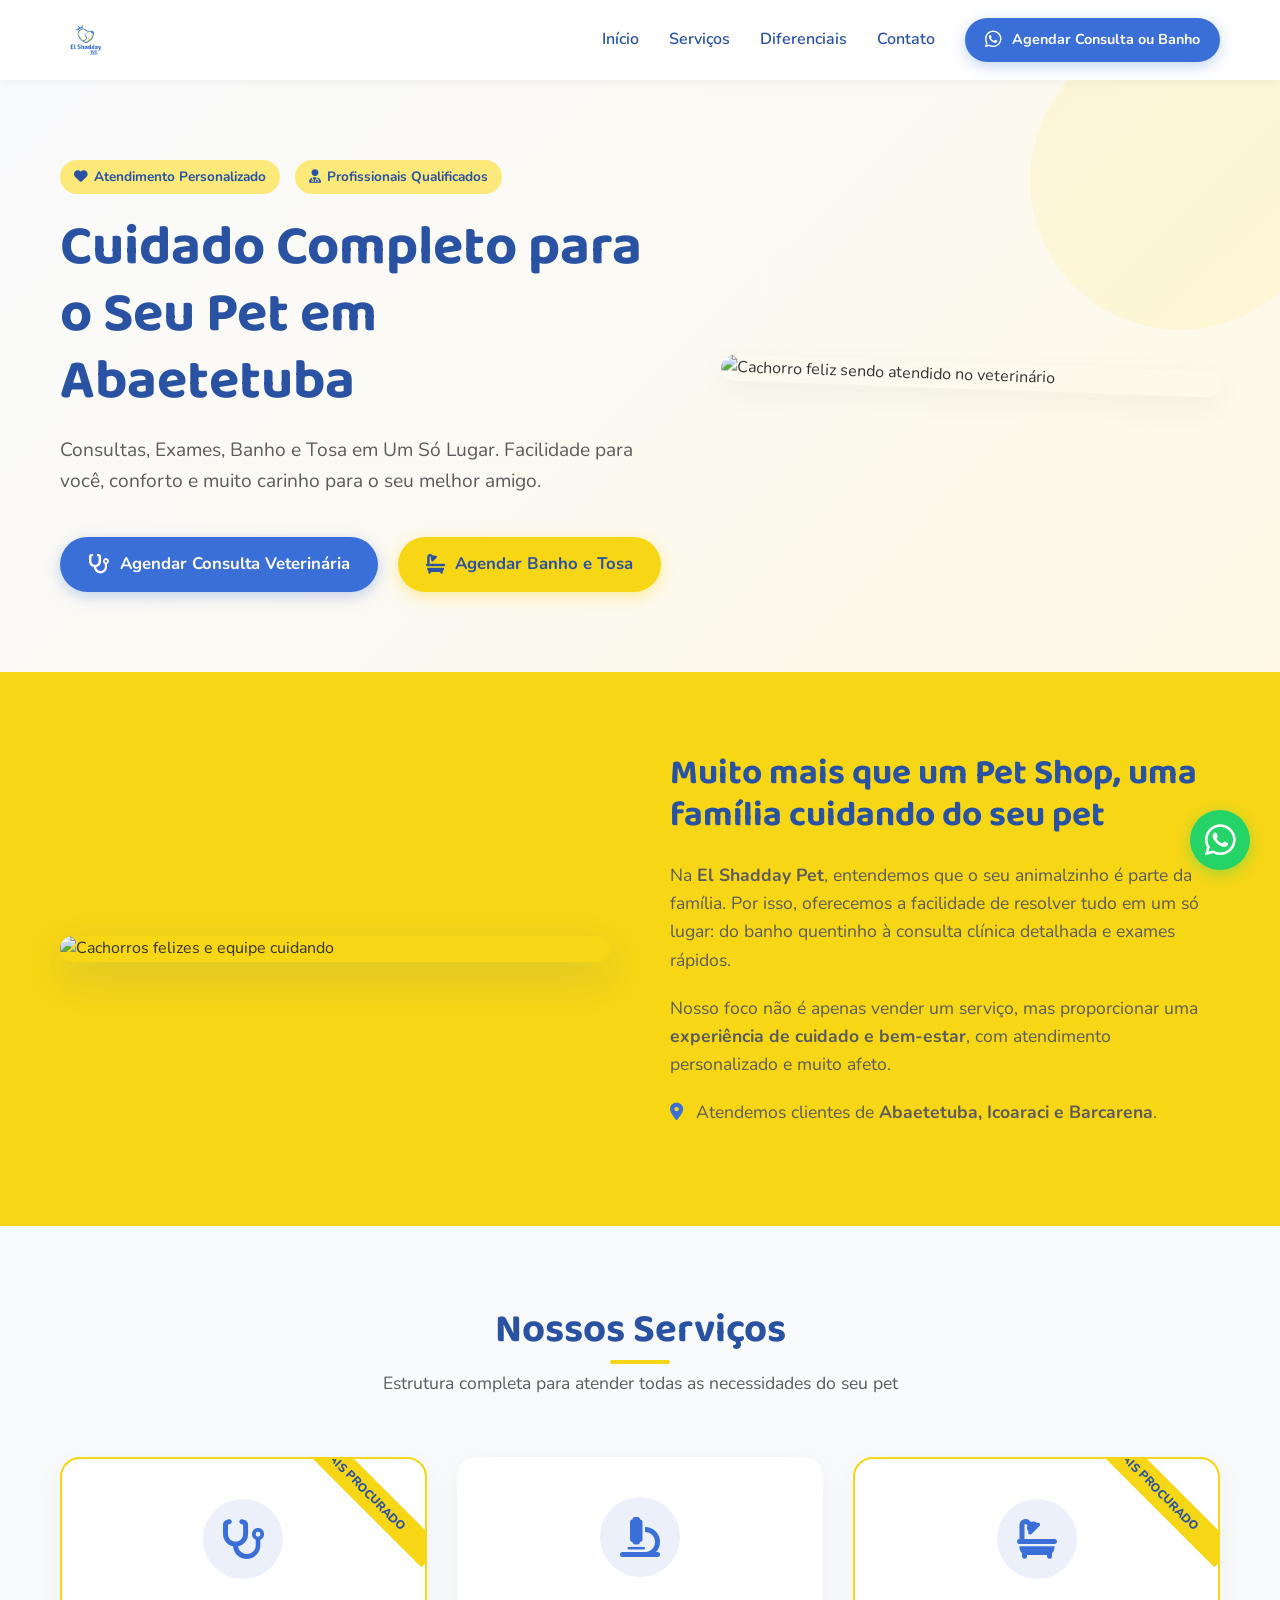
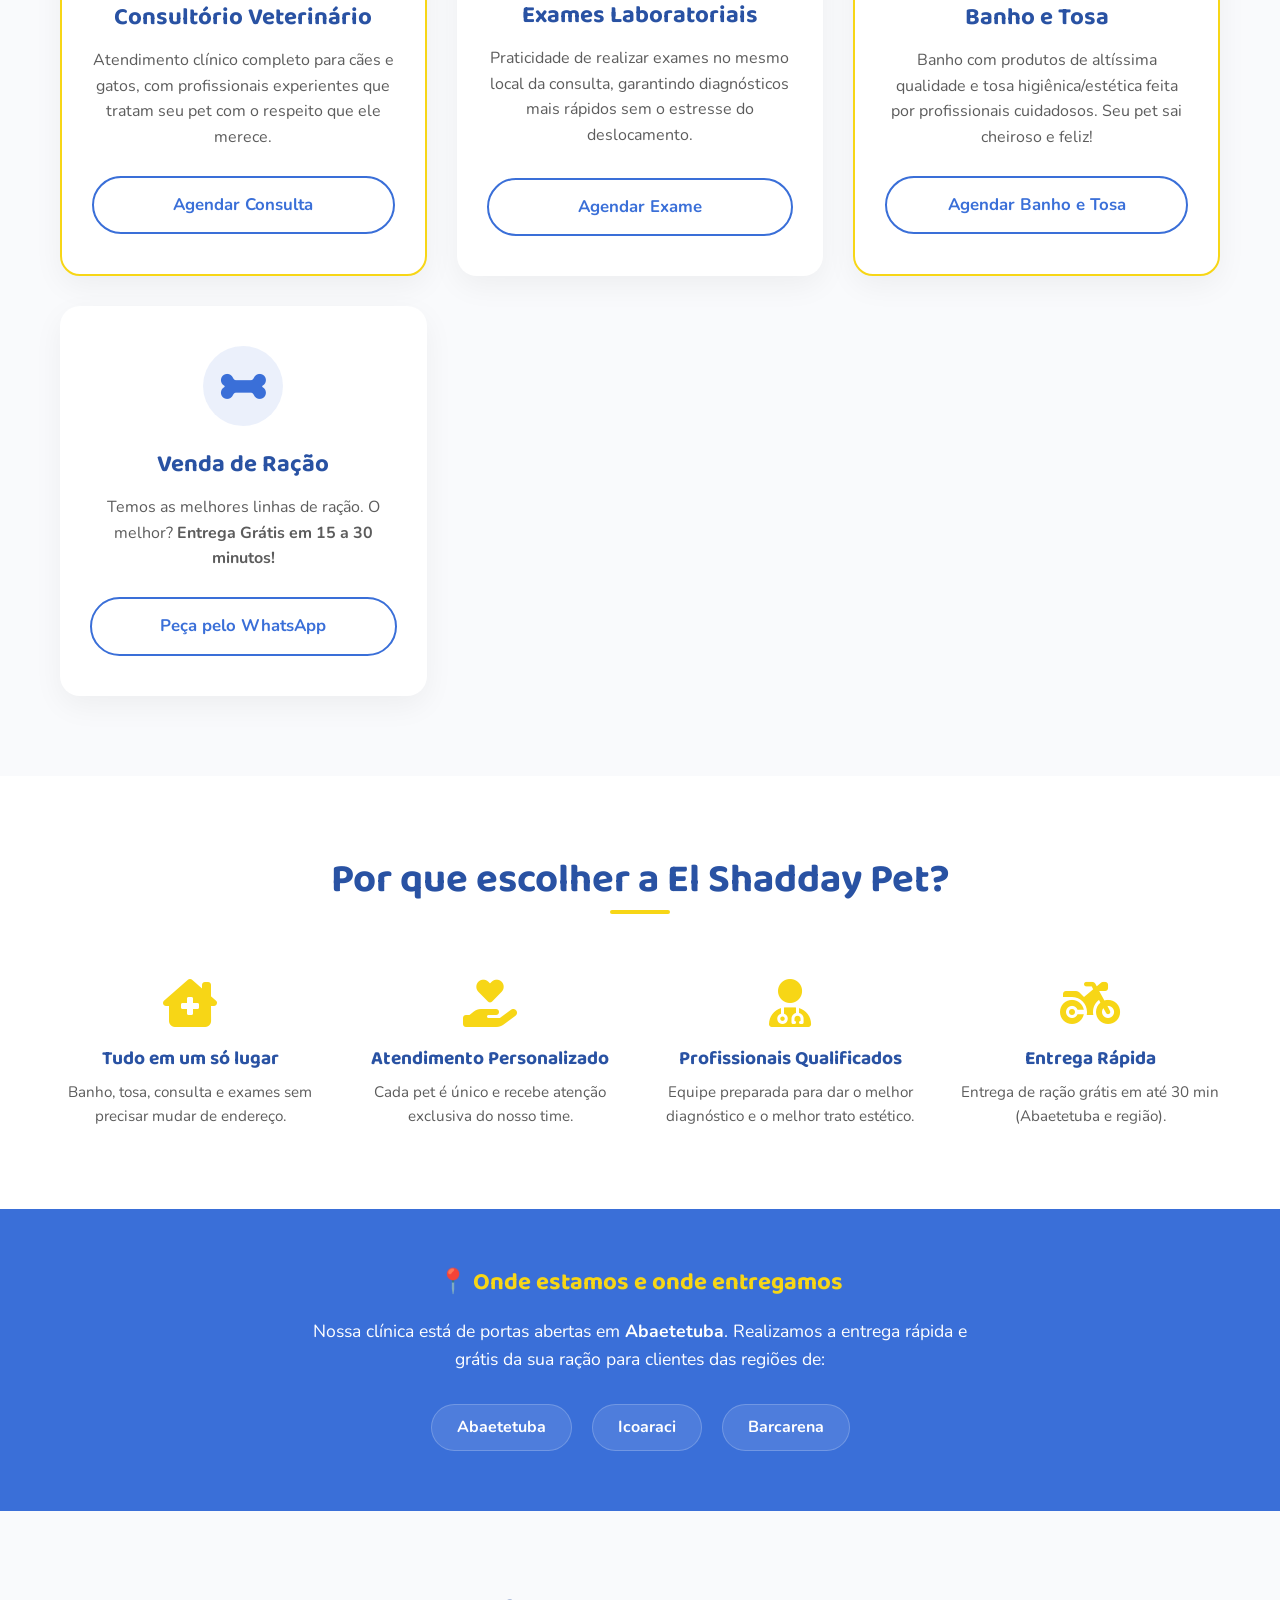
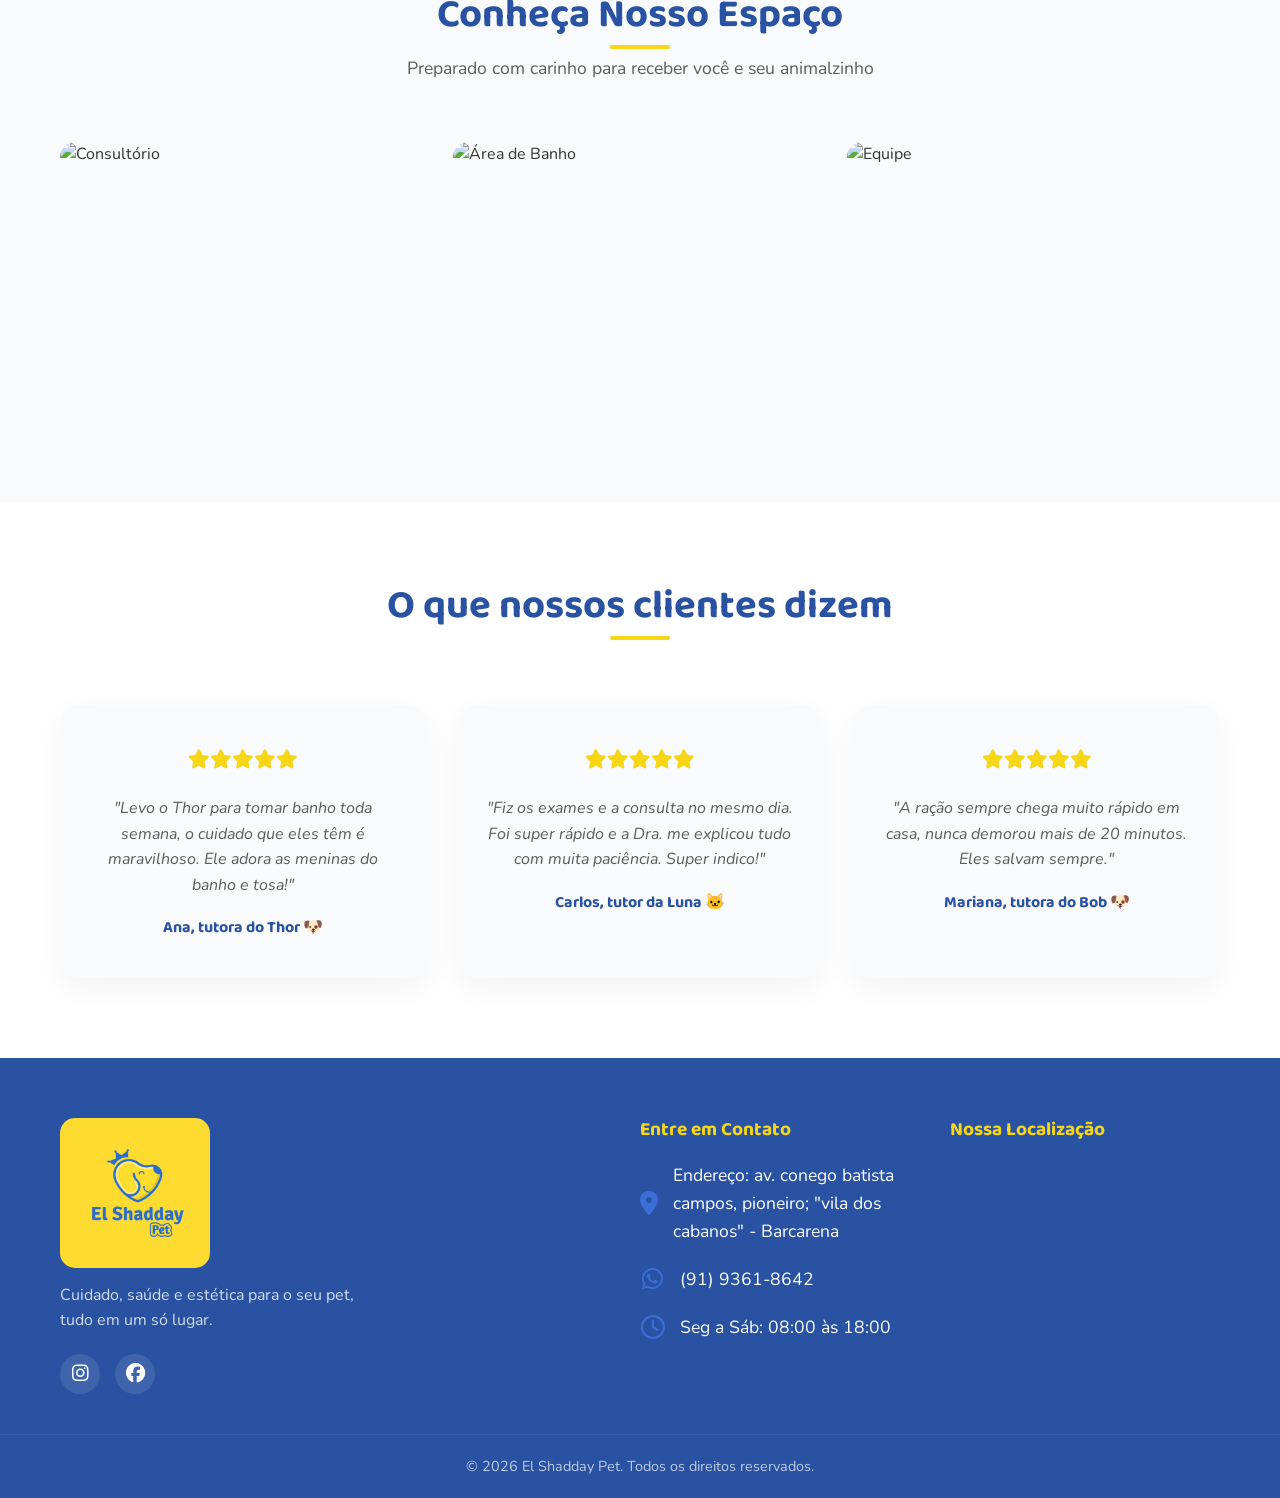
==== barcarena.html @ 8221f9b9 "Update location in barcarena.html" ====
<!DOCTYPE html>
<html lang="pt-BR">
<head>
    <meta charset="UTF-8">
    <meta name="viewport" content="width=device-width, initial-scale=1.0">
    <meta name="description" content="El Shadday Pet - Clínica Veterinária e Pet Shop em Abaetetuba. Banho e Tosa, consultas, exames laboratoriais e venda de ração.">
    <title>El Shadday Pet | Clínica Veterinária e Pet Shop</title>
    
    <!-- Google Tag Manager / Meta Pixel (TODO) -->
    <!-- <script>...</script> -->

    <!-- Fonts -->
    <link rel="preconnect" href="https://fonts.googleapis.com">
    <link rel="preconnect" href="https://fonts.gstatic.com" crossorigin>
    <link href="https://fonts.googleapis.com/css2?family=Baloo+2:wght@500;600;700;800&family=Nunito:wght@400;500;600;700&display=swap" rel="stylesheet">
    
    <!-- CSS -->
    <link rel="stylesheet" href="style.css">
    <!-- Google tag (gtag.js) -->
<script async src="https://www.googletagmanager.com/gtag/js?id=AW-18309007517"></script>
<script>
  window.dataLayer = window.dataLayer || [];
  function gtag(){dataLayer.push(arguments);}
  gtag('js', new Date());

  gtag('config', 'AW-18309007517');
</script>
    
    <!-- FontAwesome para Ícones -->
    <link rel="stylesheet" href="https://cdnjs.cloudflare.com/ajax/libs/font-awesome/6.4.0/css/all.min.css">
    <!-- Google Tag Manager (noscript) -->
<noscript><iframe src="https://www.googletagmanager.com/ns.html?id=GTM-NK62QKXD"
height="0" width="0" style="display:none;visibility:hidden"></iframe></noscript>
<!-- End Google Tag Manager (noscript) -->
</head>
<body>

    <!-- Header / Navbar -->
    <!-- Google Tag Manager -->
<script>(function(w,d,s,l,i){w[l]=w[l]||[];w[l].push({'gtm.start':
new Date().getTime(),event:'gtm.js'});var f=d.getElementsByTagName(s)[0],
j=d.createElement(s),dl=l!='dataLayer'?'&l='+l:'';j.async=true;j.src=
'https://www.googletagmanager.com/gtm.js?id='+i+dl;f.parentNode.insertBefore(j,f);
})(window,document,'script','dataLayer','GTM-NK62QKXD');</script>
<!-- End Google Tag Manager -->
    <header class="header">
        <div class="container navbar">
            <a href="#" class="logo">
                <img src="img/logosemfundo.png" alt="Logo El Shadday Pet">
            </a>
            <button class="mobile-menu-btn" aria-label="Abrir Menu">
                <i class="fa-solid fa-bars"></i>
            </button>
            <nav class="nav-links">
                <a href="#inicio">Início</a>
                <a href="#servicos">Serviços</a>
                <a href="#diferenciais">Diferenciais</a>
                <a href="#contato">Contato</a>
                <a href="https://wa.me/559193618642?text=Ol%C3%A1!%20Gostaria%20de%20agendar%20um%20servi%C3%A7o%20para%20o%20meu%20pet." class="btn btn-primary nav-cta" target="_blank" rel="noopener noreferrer">
                    <i class="fa-brands fa-whatsapp"></i> Agendar Consulta ou Banho
                </a>
            </nav>
        </div>
    </header>

    <!-- Hero Section -->
    <section id="inicio" class="hero">
        <div class="container hero-content">
            <div class="hero-text">
                <div class="badges">
                    <span class="badge"><i class="fa-solid fa-heart"></i> Atendimento Personalizado</span>
                    <span class="badge"><i class="fa-solid fa-user-doctor"></i> Profissionais Qualificados</span>
                </div>
                <h1>Cuidado Completo para o Seu Pet em Abaetetuba</h1>
                <p>Consultas, Exames, Banho e Tosa em Um Só Lugar. Facilidade para você, conforto e muito carinho para o seu melhor amigo.</p>
                <div class="hero-buttons">
                    <a href="https://wa.me/559193618642?text=Ol%C3%A1!%20Gostaria%20de%20agendar%20uma%20consulta%20veterin%C3%A1ria%20para%20o%20meu%20pet." class="btn btn-primary" target="_blank" rel="noopener noreferrer">
                        <i class="fa-solid fa-stethoscope"></i> Agendar Consulta Veterinária
                    </a>
                    <a href="https://wa.me/559193618642?text=Ol%C3%A1!%20Gostaria%20de%20agendar%20um%20banho%20e%20tosa%20para%20o%20meu%20pet." class="btn btn-secondary" target="_blank" rel="noopener noreferrer">
                        <i class="fa-solid fa-bath"></i> Agendar Banho e Tosa
                    </a>
                </div>
            </div>
            <div class="hero-image">
                <img src="https://images.unsplash.com/photo-1576201836106-db1758fd1c97?q=80&w=600&auto=format&fit=crop" alt="Cachorro feliz sendo atendido no veterinário">
            </div>
        </div>
    </section>

    <!-- Sobre a El Shadday Pet -->
    <section id="sobre" class="sobre">
        <div class="container sobre-content">
            <div class="sobre-image">
                <img src="https://images.unsplash.com/photo-1583337130417-3346a1be7dee?q=80&w=600&auto=format&fit=crop" alt="Cachorros felizes e equipe cuidando">
            </div>
            <div class="sobre-text">
                <h2>Muito mais que um Pet Shop, uma família cuidando do seu pet</h2>
                <p>Na <strong>El Shadday Pet</strong>, entendemos que o seu animalzinho é parte da família. Por isso, oferecemos a facilidade de resolver tudo em um só lugar: do banho quentinho à consulta clínica detalhada e exames rápidos.</p>
                <p>Nosso foco não é apenas vender um serviço, mas proporcionar uma <strong>experiência de cuidado e bem-estar</strong>, com atendimento personalizado e muito afeto.</p>
                <p><i class="fa-solid fa-location-dot"></i> Atendemos clientes de <strong>Abaetetuba, Icoaraci e Barcarena</strong>.</p>
            </div>
        </div>
    </section>

    <!-- Serviços -->
    <section id="servicos" class="servicos">
        <div class="container">
            <div class="section-header">
                <h2>Nossos Serviços</h2>
                <p>Estrutura completa para atender todas as necessidades do seu pet</p>
            </div>
            
            <div class="services-grid">
                <!-- Serviço 1: Consultório (Destaque) -->
                <div class="service-card highlight">
                    <div class="service-icon"><i class="fa-solid fa-stethoscope"></i></div>
                    <h3>Consultório Veterinário</h3>
                    <p>Atendimento clínico completo para cães e gatos, com profissionais experientes que tratam seu pet com o respeito que ele merece.</p>
                    <a href="https://wa.me/559193618642?text=Ol%C3%A1!%20Gostaria%20de%20agendar%20uma%20consulta%20veterin%C3%A1ria." class="btn btn-outline" target="_blank">Agendar Consulta</a>
                </div>

                <!-- Serviço 2: Exames -->
                <div class="service-card">
                    <div class="service-icon"><i class="fa-solid fa-microscope"></i></div>
                    <h3>Exames Laboratoriais</h3>
                    <p>Praticidade de realizar exames no mesmo local da consulta, garantindo diagnósticos mais rápidos sem o estresse do deslocamento.</p>
                    <a href="https://wa.me/559193618642?text=Ol%C3%A1!%20Gostaria%20de%20saber%20mais%20sobre%20exames%20laboratoriais." class="btn btn-outline" target="_blank">Agendar Exame</a>
                </div>

                <!-- Serviço 3: Banho e Tosa -->
                <div class="service-card highlight">
                    <div class="service-icon"><i class="fa-solid fa-bath"></i></div>
                    <h3>Banho e Tosa</h3>
                    <p>Banho com produtos de altíssima qualidade e tosa higiênica/estética feita por profissionais cuidadosos. Seu pet sai cheiroso e feliz!</p>
                    <a href="https://wa.me/559193618642?text=Ol%C3%A1!%20Gostaria%20de%20agendar%20um%20banho%20e%20tosa." class="btn btn-outline" target="_blank">Agendar Banho e Tosa</a>
                </div>

                <!-- Serviço 4: Ração -->
                <div class="service-card">
                    <div class="service-icon"><i class="fa-solid fa-bone"></i></div>
                    <h3>Venda de Ração</h3>
                    <p>Temos as melhores linhas de ração. O melhor? <strong>Entrega Grátis em 15 a 30 minutos!</strong></p>
                    <a href="https://wa.me/559193618642?text=Ol%C3%A1!%20Gostaria%20de%20pedir%20ra%C3%A7%C3%A3o." class="btn btn-outline" target="_blank">Peça pelo WhatsApp</a>
                </div>
            </div>
        </div>
    </section>

    <!-- Diferenciais -->
    <section id="diferenciais" class="diferenciais">
        <div class="container">
            <div class="section-header">
                <h2>Por que escolher a El Shadday Pet?</h2>
            </div>
            <div class="diferenciais-grid">
                <div class="dif-item">
                    <i class="fa-solid fa-house-chimney-medical"></i>
                    <h4>Tudo em um só lugar</h4>
                    <p>Banho, tosa, consulta e exames sem precisar mudar de endereço.</p>
                </div>
                <div class="dif-item">
                    <i class="fa-solid fa-hand-holding-heart"></i>
                    <h4>Atendimento Personalizado</h4>
                    <p>Cada pet é único e recebe atenção exclusiva do nosso time.</p>
                </div>
                <div class="dif-item">
                    <i class="fa-solid fa-user-doctor"></i>
                    <h4>Profissionais Qualificados</h4>
                    <p>Equipe preparada para dar o melhor diagnóstico e o melhor trato estético.</p>
                </div>
                <div class="dif-item">
                    <i class="fa-solid fa-motorcycle"></i>
                    <h4>Entrega Rápida</h4>
                    <p>Entrega de ração grátis em até 30 min (Abaetetuba e região).</p>
                </div>
            </div>
        </div>
    </section>

    <!-- Área de Atendimento -->
    <section class="area-atendimento">
        <div class="container">
            <div class="area-content">
                <h2>📍 Onde estamos e onde entregamos</h2>
                <p>Nossa clínica está de portas abertas em <strong>Abaetetuba</strong>. Realizamos a entrega rápida e grátis da sua ração para clientes das regiões de:</p>
                <div class="cidades">
                    <span class="cidade">Abaetetuba</span>
                    <span class="cidade">Icoaraci</span>
                    <span class="cidade">Barcarena</span>
                </div>
            </div>
        </div>
    </section>

    <!-- Galeria -->
    <section class="galeria">
        <div class="container">
            <div class="section-header">
                <h2>Conheça Nosso Espaço</h2>
                <p>Preparado com carinho para receber você e seu animalzinho</p>
            </div>
            <!-- TODO: Substituir pelas fotos reais da clínica/banho -->
            <div class="galeria-grid">
                <div class="galeria-item">
                    <img src="https://images.unsplash.com/photo-1583337130417-3346a1be7dee?q=80&w=400&auto=format&fit=crop" alt="Consultório">
                    <div class="overlay"><span>Consultório</span></div>
                </div>
                <div class="galeria-item">
                    <img src="https://images.unsplash.com/photo-1516734212186-a967f81ad0d7?q=80&w=400&auto=format&fit=crop" alt="Área de Banho">
                    <div class="overlay"><span>Área de Banho</span></div>
                </div>
                <div class="galeria-item">
                    <img src="https://images.unsplash.com/photo-1606425271394-c3ca9aa1fc06?q=80&w=400&auto=format&fit=crop" alt="Equipe">
                    <div class="overlay"><span>Nossa Equipe</span></div>
                </div>

            </div>
        </div>
    </section>

    <!-- Depoimentos -->
    <section class="depoimentos">
        <div class="container">
            <div class="section-header">
                <h2>O que nossos clientes dizem</h2>
            </div>
            <!-- TODO: Substituir por depoimentos reais -->
            <div class="depoimentos-grid">
                <div class="depoimento-card">
                    <div class="stars"><i class="fa-solid fa-star"></i><i class="fa-solid fa-star"></i><i class="fa-solid fa-star"></i><i class="fa-solid fa-star"></i><i class="fa-solid fa-star"></i></div>
                    <p>"Levo o Thor para tomar banho toda semana, o cuidado que eles têm é maravilhoso. Ele adora as meninas do banho e tosa!"</p>
                    <h4>Ana, tutora do Thor 🐶</h4>
                </div>
                <div class="depoimento-card">
                    <div class="stars"><i class="fa-solid fa-star"></i><i class="fa-solid fa-star"></i><i class="fa-solid fa-star"></i><i class="fa-solid fa-star"></i><i class="fa-solid fa-star"></i></div>
                    <p>"Fiz os exames e a consulta no mesmo dia. Foi super rápido e a Dra. me explicou tudo com muita paciência. Super indico!"</p>
                    <h4>Carlos, tutor da Luna 🐱</h4>
                </div>
                <div class="depoimento-card">
                    <div class="stars"><i class="fa-solid fa-star"></i><i class="fa-solid fa-star"></i><i class="fa-solid fa-star"></i><i class="fa-solid fa-star"></i><i class="fa-solid fa-star"></i></div>
                    <p>"A ração sempre chega muito rápido em casa, nunca demorou mais de 20 minutos. Eles salvam sempre."</p>
                    <h4>Mariana, tutora do Bob 🐶</h4>
                </div>
            </div>
        </div>
    </section>

    <!-- Footer e Contato -->
    <footer class="footer" id="contato">
        <div class="container footer-content">
            <div class="footer-logo">
                <img src="img/logoquadrada.png" alt="Logo El Shadday Pet" style="max-width: 150px; border-radius: 15px;">
                <p>Cuidado, saúde e estética para o seu pet, tudo em um só lugar.</p>
                <div class="social-icons" style="margin-top: 20px;">
                    <a href="https://instagram.com/elshaddaypet" target="_blank" rel="noopener noreferrer"><i class="fa-brands fa-instagram"></i></a>
                    <a href="#" target="_blank"><i class="fa-brands fa-facebook"></i></a>
                </div>
            </div>
            <div class="footer-contact">
                <h4>Entre em Contato</h4>
                <ul class="info-list footer-info-list">
                    <li><i class="fa-solid fa-location-dot"></i> Endereço: av. conego batista campos, pioneiro; "vila dos cabanos" - Barcarena</li>
                    <li><i class="fa-brands fa-whatsapp"></i> (91) 9361-8642</li>
                    <li><i class="fa-regular fa-clock"></i> Seg a Sáb: 08:00 às 18:00</li>
                </ul>
            </div>
            <div class="footer-map">
                <h4>Nossa Localização</h4>
                <div class="map-container">
                    <iframe src="https://www.google.com/maps/embed?pb=!1m18!1m12!1m3!1d15949.199480119286!2d-48.8876409!3d-1.7247734!2m3!1f0!2f0!3f0!3m2!1i1024!2i768!4f13.1!3m3!1m2!1s0x92a4332f14f52fa3%3A0x67db233e8a4a2b25!2sAbaetetuba%2C%20PA!5e0!3m2!1spt-BR!2sbr!4v1700000000000!5m2!1spt-BR!2sbr" width="100%" height="150" style="border:0; border-radius: 8px;" allowfullscreen="" loading="lazy" referrerpolicy="no-referrer-when-downgrade"></iframe>
                </div>
            </div>
        </div>
        <div class="footer-bottom">
            <p>&copy; <span id="currentYear"></span> El Shadday Pet. Todos os direitos reservados.</p>
        </div>
    </footer>

    <!-- Floating WhatsApp Button -->
    <a href="https://wa.me/559193618642?text=Ol%C3%A1!%20Vim%20pelo%20site%20e%20gostaria%20de%20informa%C3%A7%C3%B5es." class="floating-whatsapp" target="_blank" rel="noopener noreferrer" aria-label="Falar no WhatsApp">
        <i class="fa-brands fa-whatsapp"></i>
    </a>

    <!-- Scripts -->
    <script src="script.js"></script>
</body>
</html>
---- style.css ----
/* ==========================================
   CSS Custom Properties (Variáveis de Cores)
   ========================================== */
:root {
    --color-primary: #F7D616; /* Amarelo principal */
    --color-primary-light: #fce97a;
    --color-secondary: #3A6FD8; /* Azul royal */
    --color-secondary-dark: #2952A3; /* Azul escuro */
    --color-bg-white: #FFFFFF;
    --color-bg-light: #F9FAFC; /* Fundo secundário suave */
    --color-text-main: #333333;
    --color-text-muted: #5C5C5C; /* Cinza neutro */
    
    --font-heading: 'Baloo 2', sans-serif;
    --font-body: 'Nunito', sans-serif;

    --transition-fast: 0.3s ease;
    --shadow-soft: 0 10px 30px rgba(0, 0, 0, 0.05);
    --shadow-hover: 0 15px 40px rgba(41, 82, 163, 0.15);
}

/* ==========================================
   Reset e Estilos Base
   ========================================== */
* {
    margin: 0;
    padding: 0;
    box-sizing: border-box;
}

html {
    scroll-behavior: smooth;
    font-size: 16px;
}

body {
    font-family: var(--font-body);
    color: var(--color-text-main);
    background-color: var(--color-bg-white);
    line-height: 1.6;
    overflow-x: hidden;
}

h1, h2, h3, h4, h5, h6 {
    font-family: var(--font-heading);
    color: var(--color-secondary-dark);
    line-height: 1.2;
}

a {
    text-decoration: none;
    color: inherit;
    transition: var(--transition-fast);
}

ul {
    list-style: none;
}

img {
    max-width: 100%;
    height: auto;
    display: block;
}

.container {
    max-width: 1200px;
    margin: 0 auto;
    padding: 0 20px;
}

/* ==========================================
   Botões
   ========================================== */
.btn {
    display: inline-flex;
    align-items: center;
    justify-content: center;
    gap: 10px;
    padding: 14px 28px;
    border-radius: 50px;
    font-weight: 700;
    font-size: 1.05rem;
    cursor: pointer;
    border: none;
    transition: var(--transition-fast);
    text-align: center;
}

.btn i {
    font-size: 1.2rem;
}

.btn-primary {
    background-color: var(--color-secondary);
    color: var(--color-bg-white);
    box-shadow: 0 4px 15px rgba(58, 111, 216, 0.3);
}

.btn-primary:hover {
    background-color: var(--color-secondary-dark);
    transform: translateY(-3px);
    box-shadow: 0 6px 20px rgba(41, 82, 163, 0.4);
}

.btn-secondary {
    background-color: var(--color-primary);
    color: var(--color-secondary-dark);
    box-shadow: 0 4px 15px rgba(247, 214, 22, 0.4);
}

.btn-secondary:hover {
    background-color: var(--color-primary-light);
    transform: translateY(-3px);
}

.btn-outline {
    background-color: transparent;
    color: var(--color-secondary);
    border: 2px solid var(--color-secondary);
}

.btn-outline:hover {
    background-color: var(--color-secondary);
    color: var(--color-bg-white);
}

.btn-block {
    width: 100%;
}

/* ==========================================
   Header / Navbar
   ========================================== */
.header {
    background-color: var(--color-bg-white);
    position: sticky;
    top: 0;
    z-index: 1000;
    box-shadow: 0 2px 10px rgba(0,0,0,0.05);
    padding: 15px 0;
}

.navbar {
    display: flex;
    justify-content: space-between;
    align-items: center;
}

.logo img {
    height: 50px;
}

.nav-links {
    display: flex;
    align-items: center;
    gap: 30px;
}

.nav-links a:not(.btn) {
    font-weight: 600;
    color: var(--color-secondary-dark);
    position: relative;
}

.nav-links a:not(.btn)::after {
    content: '';
    position: absolute;
    width: 0;
    height: 2px;
    bottom: -4px;
    left: 0;
    background-color: var(--color-primary);
    transition: var(--transition-fast);
}

.nav-links a:not(.btn):hover::after {
    width: 100%;
}

.nav-cta {
    padding: 10px 20px;
    font-size: 0.9rem;
}

.mobile-menu-btn {
    display: none;
    font-size: 1.5rem;
    color: var(--color-secondary-dark);
    background: none;
    border: none;
    cursor: pointer;
}

/* ==========================================
   Hero Section
   ========================================== */
.hero {
    background: linear-gradient(135deg, var(--color-bg-light) 0%, #fff9e6 100%);
    padding: 80px 0;
    position: relative;
    overflow: hidden;
}

.hero::before {
    content: '';
    position: absolute;
    top: -50px;
    right: -50px;
    width: 300px;
    height: 300px;
    background-color: var(--color-primary);
    border-radius: 50%;
    opacity: 0.1;
    z-index: 0;
}

.hero-content {
    display: grid;
    grid-template-columns: 1.1fr 0.9fr;
    gap: 50px;
    align-items: center;
    position: relative;
    z-index: 1;
}

.badges {
    display: flex;
    gap: 15px;
    margin-bottom: 20px;
    flex-wrap: wrap;
}

.badge {
    background-color: var(--color-primary-light);
    color: var(--color-secondary-dark);
    padding: 6px 14px;
    border-radius: 30px;
    font-size: 0.85rem;
    font-weight: 700;
    display: flex;
    align-items: center;
    gap: 6px;
}

.hero-text h1 {
    font-size: 3.5rem;
    margin-bottom: 20px;
    color: var(--color-secondary-dark);
}

.hero-text p {
    font-size: 1.2rem;
    color: var(--color-text-muted);
    margin-bottom: 40px;
}

.hero-buttons {
    display: flex;
    gap: 20px;
    flex-wrap: wrap;
}

.hero-image img {
    border-radius: 30px;
    box-shadow: var(--shadow-soft);
    transform: rotate(2deg);
    transition: var(--transition-fast);
}

.hero-image img:hover {
    transform: rotate(0deg) scale(1.02);
}

/* ==========================================
   Seções Comuns (Títulos)
   ========================================== */
section {
    padding: 80px 0;
}

.section-header {
    text-align: center;
    margin-bottom: 60px;
}

.section-header h2 {
    font-size: 2.5rem;
    margin-bottom: 15px;
    position: relative;
    display: inline-block;
}

.section-header h2::after {
    content: '';
    position: absolute;
    bottom: -10px;
    left: 50%;
    transform: translateX(-50%);
    width: 60px;
    height: 4px;
    background-color: var(--color-primary);
    border-radius: 2px;
}

.section-header p {
    font-size: 1.1rem;
    color: var(--color-text-muted);
}

/* ==========================================
   Sobre
   ========================================== */
.sobre {
    background-color: var(--color-primary);
}

.sobre-content {
    display: grid;
    grid-template-columns: 1fr 1fr;
    gap: 60px;
    align-items: center;
}

.sobre-image img {
    border-radius: 20px;
    box-shadow: var(--shadow-hover);
}

.sobre-text h2 {
    font-size: 2.2rem;
    margin-bottom: 25px;
}

.sobre-text p {
    margin-bottom: 20px;
    font-size: 1.1rem;
    color: var(--color-text-muted);
}

.sobre-text i {
    color: var(--color-secondary);
    margin-right: 8px;
}

/* ==========================================
   Serviços
   ========================================== */
.servicos {
    background-color: var(--color-bg-light);
}

.services-grid {
    display: grid;
    grid-template-columns: repeat(auto-fit, minmax(280px, 1fr));
    gap: 30px;
}

.service-card {
    background: var(--color-bg-white);
    padding: 40px 30px;
    border-radius: 20px;
    text-align: center;
    box-shadow: var(--shadow-soft);
    transition: var(--transition-fast);
    position: relative;
    overflow: hidden;
    display: flex;
    flex-direction: column;
    height: 100%;
}

.service-card:hover {
    transform: translateY(-10px);
    box-shadow: var(--shadow-hover);
}

.service-card.highlight {
    border: 2px solid var(--color-primary);
}

.service-card.highlight::before {
    content: 'MAIS PROCURADO';
    position: absolute;
    top: 15px;
    right: -35px;
    background-color: var(--color-primary);
    color: var(--color-secondary-dark);
    font-size: 0.75rem;
    font-weight: 800;
    padding: 5px 40px;
    transform: rotate(45deg);
}

.service-icon {
    width: 80px;
    height: 80px;
    background-color: rgba(58, 111, 216, 0.1);
    color: var(--color-secondary);
    border-radius: 50%;
    display: flex;
    align-items: center;
    justify-content: center;
    font-size: 2.5rem;
    margin: 0 auto 25px;
    transition: var(--transition-fast);
}

.service-card:hover .service-icon {
    background-color: var(--color-secondary);
    color: var(--color-bg-white);
}

.service-card h3 {
    font-size: 1.5rem;
    margin-bottom: 15px;
}

.service-card p {
    color: var(--color-text-muted);
    margin-bottom: 25px;
    flex-grow: 1;
}

/* ==========================================
   Diferenciais
   ========================================== */
.diferenciais {
    background-color: var(--color-bg-white);
}

.diferenciais-grid {
    display: grid;
    grid-template-columns: repeat(auto-fit, minmax(220px, 1fr));
    gap: 40px;
    text-align: center;
}

.dif-item i {
    font-size: 3rem;
    color: var(--color-primary);
    margin-bottom: 20px;
}

.dif-item h4 {
    font-size: 1.2rem;
    margin-bottom: 10px;
}

.dif-item p {
    font-size: 0.95rem;
    color: var(--color-text-muted);
}

/* ==========================================
   Área de Atendimento
   ========================================== */
.area-atendimento {
    background-color: var(--color-secondary);
    color: var(--color-bg-white);
    text-align: center;
    padding: 60px 0;
}

.area-content h2 {
    color: var(--color-primary);
    margin-bottom: 20px;
}

.area-content p {
    font-size: 1.1rem;
    max-width: 700px;
    margin: 0 auto 30px;
}

.cidades {
    display: flex;
    justify-content: center;
    gap: 20px;
    flex-wrap: wrap;
}

.cidade {
    background-color: rgba(255, 255, 255, 0.1);
    padding: 10px 25px;
    border-radius: 30px;
    font-weight: 700;
    border: 1px solid rgba(255, 255, 255, 0.2);
}

/* ==========================================
   Galeria
   ========================================== */
.galeria {
    background-color: var(--color-bg-light);
}

.galeria-grid {
    display: grid;
    grid-template-columns: repeat(auto-fit, minmax(250px, 1fr));
    gap: 20px;
}

.galeria-item {
    position: relative;
    border-radius: 15px;
    overflow: hidden;
    aspect-ratio: 4/3;
}

.galeria-item img {
    width: 100%;
    height: 100%;
    object-fit: cover;
    transition: transform 0.5s ease;
}

.galeria-item:hover img {
    transform: scale(1.1);
}

.overlay {
    position: absolute;
    inset: 0;
    background: rgba(41, 82, 163, 0.7);
    display: flex;
    align-items: center;
    justify-content: center;
    opacity: 0;
    transition: var(--transition-fast);
}

.galeria-item:hover .overlay {
    opacity: 1;
}

.overlay span {
    color: var(--color-bg-white);
    font-family: var(--font-heading);
    font-size: 1.5rem;
    font-weight: 700;
    transform: translateY(20px);
    transition: var(--transition-fast);
}

.galeria-item:hover .overlay span {
    transform: translateY(0);
}

/* ==========================================
   Depoimentos
   ========================================== */
.depoimentos {
    background-color: var(--color-bg-white);
}

.depoimentos-grid {
    display: grid;
    grid-template-columns: repeat(auto-fit, minmax(300px, 1fr));
    gap: 30px;
}

.depoimento-card {
    background-color: var(--color-bg-light);
    padding: 40px 30px;
    border-radius: 20px;
    text-align: center;
    box-shadow: var(--shadow-soft);
}

.stars {
    color: var(--color-primary);
    margin-bottom: 20px;
    font-size: 1.2rem;
}

.depoimento-card p {
    font-style: italic;
    color: var(--color-text-muted);
    margin-bottom: 20px;
}

.depoimento-card h4 {
    color: var(--color-secondary-dark);
}

/* ==========================================
   Contato e Formulário
   ========================================== */
.contato {
    background-color: var(--color-bg-light);
}

.contato-wrapper {
    display: grid;
    grid-template-columns: 1fr 1fr;
    gap: 60px;
}

.contato-info h2 {
    font-size: 2.2rem;
    margin-bottom: 20px;
}

.contato-info p {
    color: var(--color-text-muted);
    margin-bottom: 30px;
}

.info-list li {
    display: flex;
    align-items: center;
    gap: 15px;
    margin-bottom: 20px;
    font-size: 1.1rem;
    color: var(--color-text-main);
}

.footer .info-list li {
    color: var(--color-bg-white);
}

.info-list i {
    color: var(--color-secondary);
    font-size: 1.5rem;
    width: 25px;
    text-align: center;
}

.contato-form-container {
    background-color: var(--color-bg-white);
    padding: 40px;
    border-radius: 20px;
    box-shadow: var(--shadow-soft);
}

.agendamento-form h3 {
    font-size: 1.8rem;
    margin-bottom: 25px;
    text-align: center;
}

.form-group {
    margin-bottom: 20px;
}

.form-group label {
    display: block;
    font-weight: 600;
    margin-bottom: 8px;
    color: var(--color-secondary-dark);
}

.form-group input,
.form-group select,
.form-group textarea {
    width: 100%;
    padding: 12px 15px;
    border: 1px solid #ddd;
    border-radius: 8px;
    font-family: var(--font-body);
    font-size: 1rem;
    transition: var(--transition-fast);
}

.form-group input:focus,
.form-group select:focus,
.form-group textarea:focus {
    outline: none;
    border-color: var(--color-secondary);
    box-shadow: 0 0 0 3px rgba(58, 111, 216, 0.1);
}

/* ==========================================
   Footer
   ========================================== */
.footer {
    background-color: var(--color-secondary-dark);
    color: var(--color-bg-white);
    padding: 60px 0 20px;
}

.footer-content {
    display: grid;
    grid-template-columns: 2fr 1fr 1fr;
    gap: 40px;
    margin-bottom: 40px;
}

.footer-logo p {
    margin-top: 15px;
    opacity: 0.8;
    max-width: 300px;
}

.footer h4 {
    color: var(--color-primary);
    margin-bottom: 20px;
    font-size: 1.2rem;
}

.footer-links ul li {
    margin-bottom: 10px;
}

.footer-links a {
    opacity: 0.8;
}

.footer-links a:hover {
    opacity: 1;
    color: var(--color-primary);
    padding-left: 5px;
}

.social-icons {
    display: flex;
    gap: 15px;
}

.social-icons a {
    width: 40px;
    height: 40px;
    background-color: rgba(255, 255, 255, 0.1);
    display: flex;
    align-items: center;
    justify-content: center;
    border-radius: 50%;
    font-size: 1.2rem;
    transition: var(--transition-fast);
}

.social-icons a:hover {
    background-color: var(--color-primary);
    color: var(--color-secondary-dark);
    transform: translateY(-3px);
}

.footer-bottom {
    text-align: center;
    padding-top: 20px;
    border-top: 1px solid rgba(255, 255, 255, 0.1);
    opacity: 0.7;
    font-size: 0.9rem;
}

/* ==========================================
   Floating WhatsApp Button
   ========================================== */
.floating-whatsapp {
    position: fixed;
    bottom: 30px;
    right: 30px;
    width: 60px;
    height: 60px;
    background-color: #25D366;
    color: #fff;
    border-radius: 50%;
    display: flex;
    align-items: center;
    justify-content: center;
    font-size: 35px;
    box-shadow: 0 4px 15px rgba(37, 211, 102, 0.4);
    z-index: 1000;
    transition: var(--transition-fast);
}

.floating-whatsapp:hover {
    transform: scale(1.1);
    background-color: #1ebe5d;
}

/* ==========================================
   Responsividade (Mobile)
   ========================================== */
@media (max-width: 992px) {
    .hero-content, .sobre-content, .contato-wrapper {
        grid-template-columns: 1fr;
    }
    
    .hero-text {
        text-align: center;
        order: 2;
    }
    
    .hero-image {
        order: 1;
        max-width: 500px;
        margin: 0 auto;
    }
    
    .badges {
        justify-content: center;
    }
    
    .hero-buttons {
        justify-content: center;
    }

    .hero-text h1 {
        font-size: 2.5rem;
    }
    
    .footer-content {
        grid-template-columns: 1fr;
        text-align: center;
    }
    
    .footer-logo p {
        margin: 15px auto;
    }
    
    .social-icons {
        justify-content: center;
    }
}

@media (max-width: 768px) {
    .nav-links {
        display: none;
        flex-direction: column;
        position: absolute;
        top: 100%;
        left: 0;
        width: 100%;
        background-color: var(--color-bg-white);
        padding: 20px;
        box-shadow: 0 10px 15px rgba(0,0,0,0.05);
    }
    
    .nav-links.active {
        display: flex;
    }
    
    .mobile-menu-btn {
        display: block;
    }
    
    .section-header h2 {
        font-size: 2rem;
    }
}
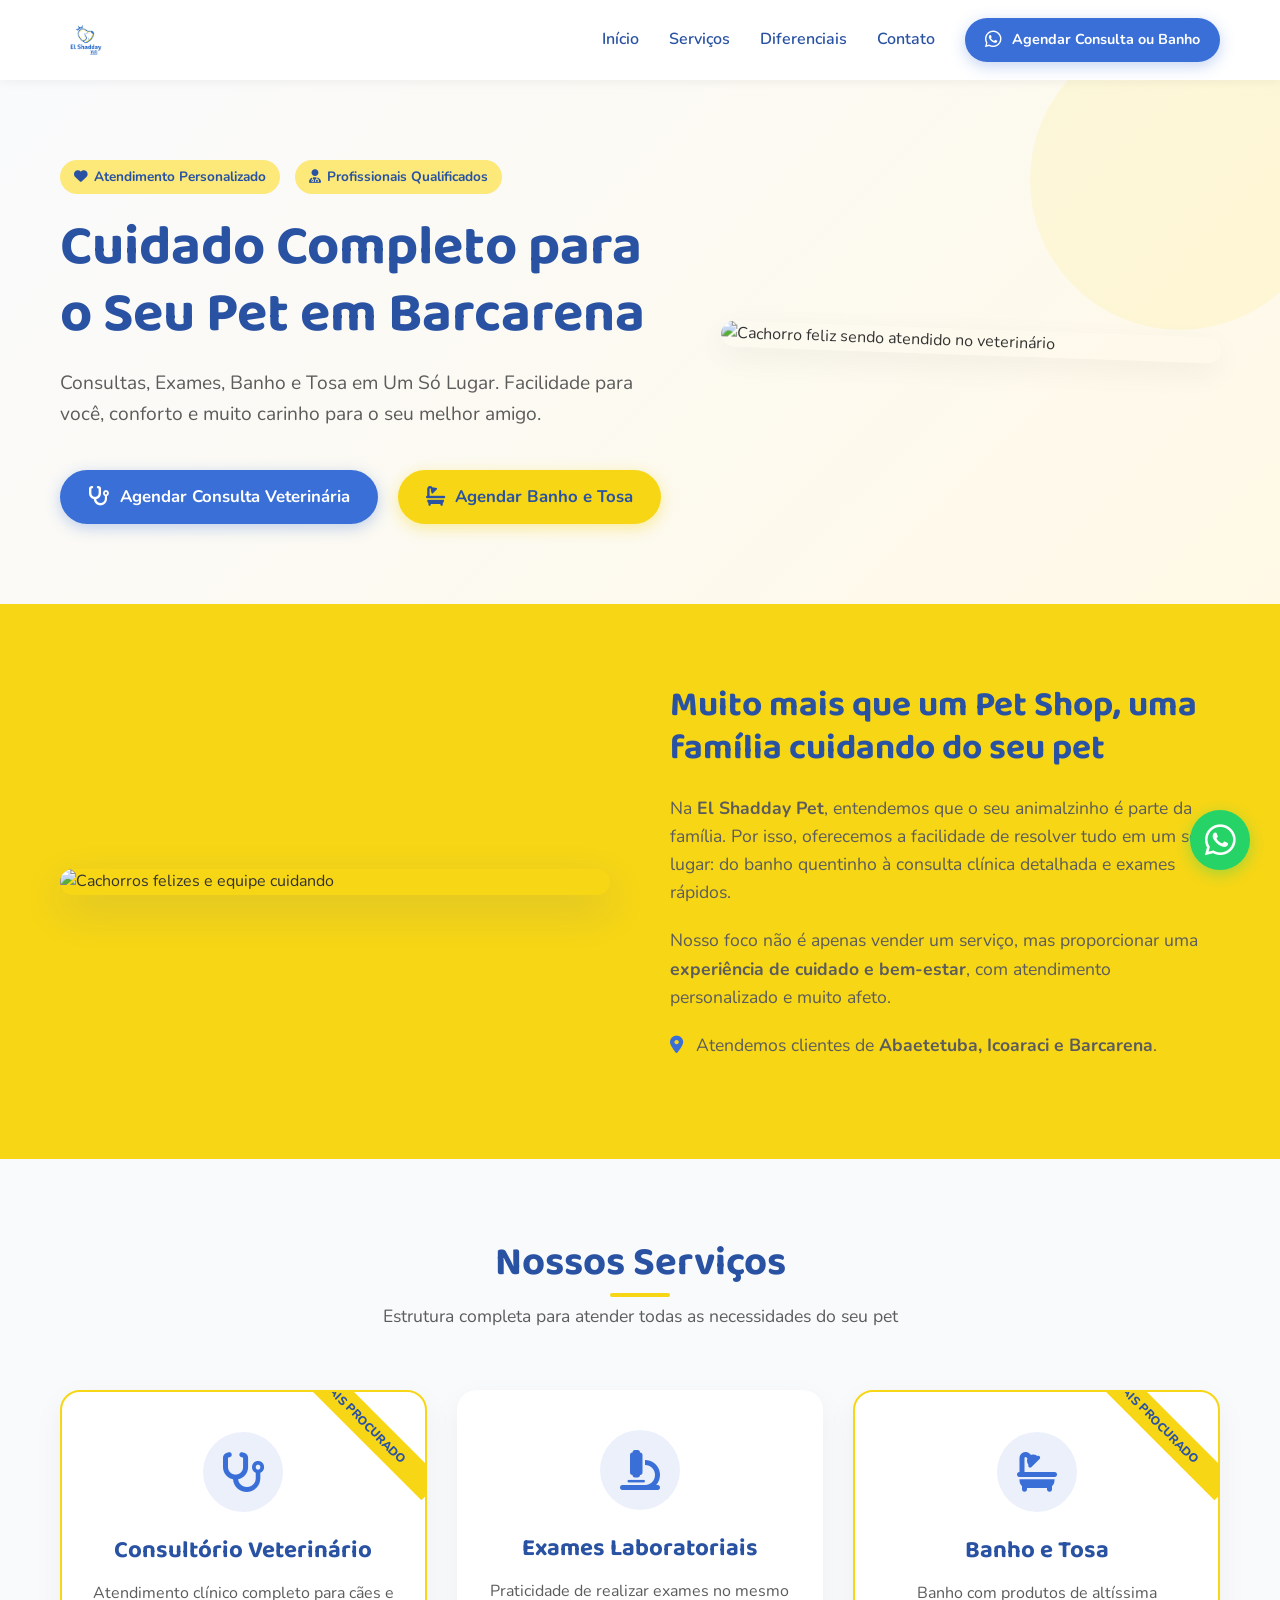
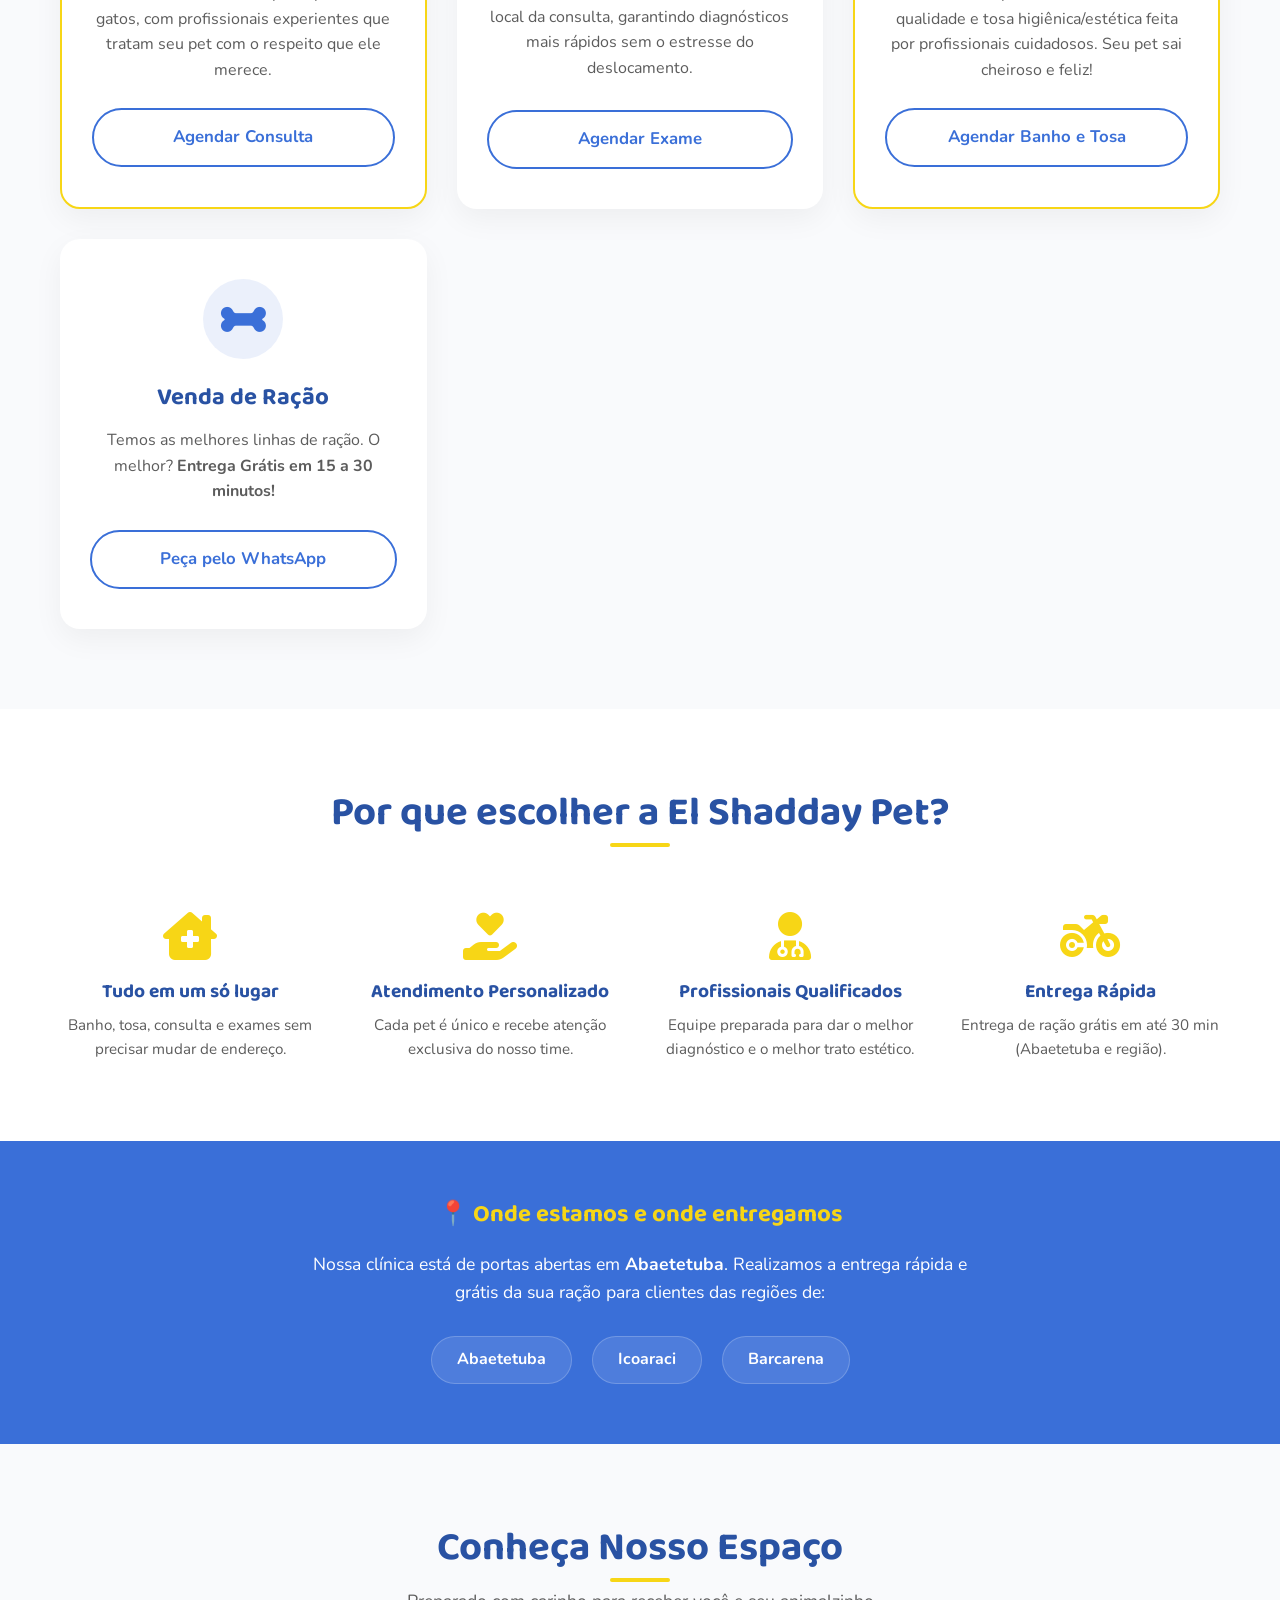
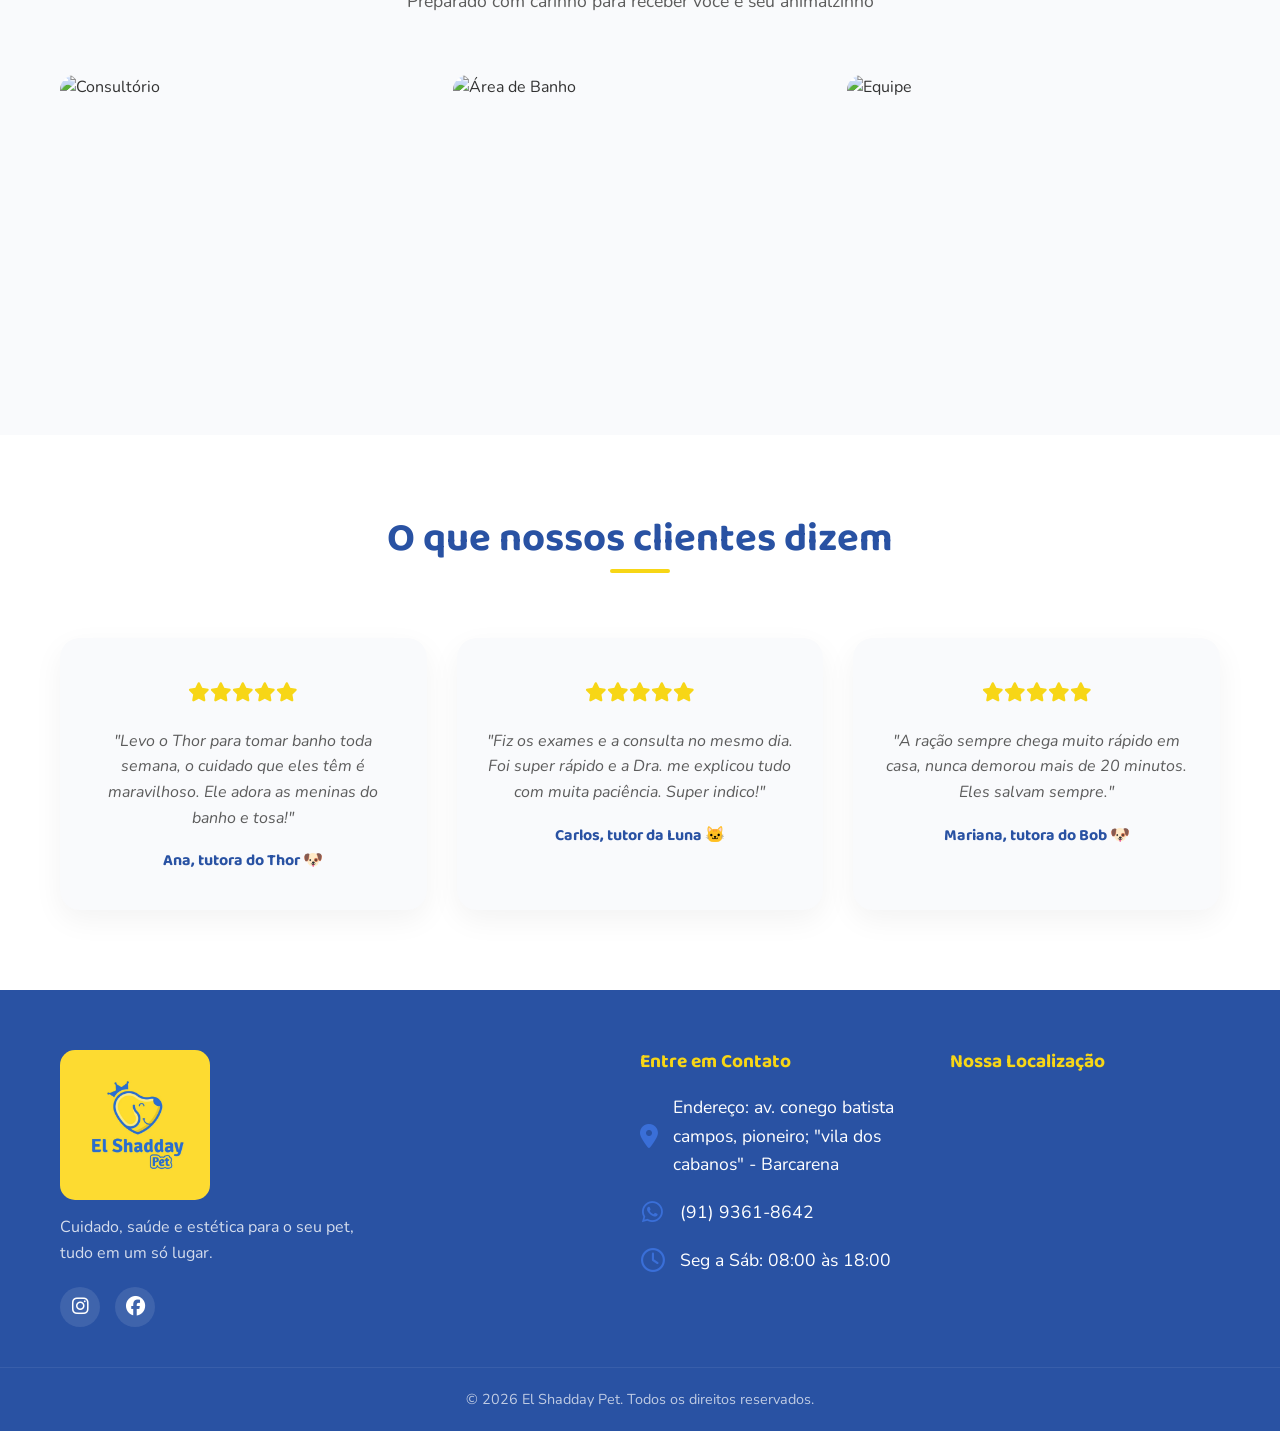
==== commit e0c77077: "Update formatting and city name in barcarena.html" ====
--- a/barcarena.html
+++ b/barcarena.html
@@ -1,48 +1,56 @@
 <!DOCTYPE html>
 <html lang="pt-BR">
+
 <head>
     <meta charset="UTF-8">
     <meta name="viewport" content="width=device-width, initial-scale=1.0">
-    <meta name="description" content="El Shadday Pet - Clínica Veterinária e Pet Shop em Abaetetuba. Banho e Tosa, consultas, exames laboratoriais e venda de ração.">
+    <meta name="description"
+        content="El Shadday Pet - Clínica Veterinária e Pet Shop em Abaetetuba. Banho e Tosa, consultas, exames laboratoriais e venda de ração.">
     <title>El Shadday Pet | Clínica Veterinária e Pet Shop</title>
-    
+
     <!-- Google Tag Manager / Meta Pixel (TODO) -->
     <!-- <script>...</script> -->
 
     <!-- Fonts -->
     <link rel="preconnect" href="https://fonts.googleapis.com">
     <link rel="preconnect" href="https://fonts.gstatic.com" crossorigin>
-    <link href="https://fonts.googleapis.com/css2?family=Baloo+2:wght@500;600;700;800&family=Nunito:wght@400;500;600;700&display=swap" rel="stylesheet">
-    
+    <link
+        href="https://fonts.googleapis.com/css2?family=Baloo+2:wght@500;600;700;800&family=Nunito:wght@400;500;600;700&display=swap"
+        rel="stylesheet">
+
     <!-- CSS -->
     <link rel="stylesheet" href="style.css">
     <!-- Google tag (gtag.js) -->
-<script async src="https://www.googletagmanager.com/gtag/js?id=AW-18309007517"></script>
-<script>
-  window.dataLayer = window.dataLayer || [];
-  function gtag(){dataLayer.push(arguments);}
-  gtag('js', new Date());
-
-  gtag('config', 'AW-18309007517');
-</script>
-    
+    <script async src="https://www.googletagmanager.com/gtag/js?id=AW-18309007517"></script>
+    <script>
+        window.dataLayer = window.dataLayer || [];
+        function gtag() { dataLayer.push(arguments); }
+        gtag('js', new Date());
+
+        gtag('config', 'AW-18309007517');
+    </script>
+
     <!-- FontAwesome para Ícones -->
     <link rel="stylesheet" href="https://cdnjs.cloudflare.com/ajax/libs/font-awesome/6.4.0/css/all.min.css">
     <!-- Google Tag Manager (noscript) -->
-<noscript><iframe src="https://www.googletagmanager.com/ns.html?id=GTM-NK62QKXD"
-height="0" width="0" style="display:none;visibility:hidden"></iframe></noscript>
-<!-- End Google Tag Manager (noscript) -->
+    <noscript><iframe src="https://www.googletagmanager.com/ns.html?id=GTM-NK62QKXD" height="0" width="0"
+            style="display:none;visibility:hidden"></iframe></noscript>
+    <!-- End Google Tag Manager (noscript) -->
 </head>
+
 <body>
 
     <!-- Header / Navbar -->
     <!-- Google Tag Manager -->
-<script>(function(w,d,s,l,i){w[l]=w[l]||[];w[l].push({'gtm.start':
-new Date().getTime(),event:'gtm.js'});var f=d.getElementsByTagName(s)[0],
-j=d.createElement(s),dl=l!='dataLayer'?'&l='+l:'';j.async=true;j.src=
-'https://www.googletagmanager.com/gtm.js?id='+i+dl;f.parentNode.insertBefore(j,f);
-})(window,document,'script','dataLayer','GTM-NK62QKXD');</script>
-<!-- End Google Tag Manager -->
+    <script>(function (w, d, s, l, i) {
+            w[l] = w[l] || []; w[l].push({
+                'gtm.start':
+                    new Date().getTime(), event: 'gtm.js'
+            }); var f = d.getElementsByTagName(s)[0],
+                j = d.createElement(s), dl = l != 'dataLayer' ? '&l=' + l : ''; j.async = true; j.src =
+                    'https://www.googletagmanager.com/gtm.js?id=' + i + dl; f.parentNode.insertBefore(j, f);
+        })(window, document, 'script', 'dataLayer', 'GTM-NK62QKXD');</script>
+    <!-- End Google Tag Manager -->
     <header class="header">
         <div class="container navbar">
             <a href="#" class="logo">
@@ -56,7 +64,8 @@
                 <a href="#servicos">Serviços</a>
                 <a href="#diferenciais">Diferenciais</a>
                 <a href="#contato">Contato</a>
-                <a href="https://wa.me/559193618642?text=Ol%C3%A1!%20Gostaria%20de%20agendar%20um%20servi%C3%A7o%20para%20o%20meu%20pet." class="btn btn-primary nav-cta" target="_blank" rel="noopener noreferrer">
+                <a href="https://wa.me/559193618642?text=Ol%C3%A1!%20Gostaria%20de%20agendar%20um%20servi%C3%A7o%20para%20o%20meu%20pet."
+                    class="btn btn-primary nav-cta" target="_blank" rel="noopener noreferrer">
                     <i class="fa-brands fa-whatsapp"></i> Agendar Consulta ou Banho
                 </a>
             </nav>
@@ -71,19 +80,23 @@
                     <span class="badge"><i class="fa-solid fa-heart"></i> Atendimento Personalizado</span>
                     <span class="badge"><i class="fa-solid fa-user-doctor"></i> Profissionais Qualificados</span>
                 </div>
-                <h1>Cuidado Completo para o Seu Pet em Abaetetuba</h1>
-                <p>Consultas, Exames, Banho e Tosa em Um Só Lugar. Facilidade para você, conforto e muito carinho para o seu melhor amigo.</p>
+                <h1>Cuidado Completo para o Seu Pet em Barcarena</h1>
+                <p>Consultas, Exames, Banho e Tosa em Um Só Lugar. Facilidade para você, conforto e muito carinho para o
+                    seu melhor amigo.</p>
                 <div class="hero-buttons">
-                    <a href="https://wa.me/559193618642?text=Ol%C3%A1!%20Gostaria%20de%20agendar%20uma%20consulta%20veterin%C3%A1ria%20para%20o%20meu%20pet." class="btn btn-primary" target="_blank" rel="noopener noreferrer">
+                    <a href="https://wa.me/559193618642?text=Ol%C3%A1!%20Gostaria%20de%20agendar%20uma%20consulta%20veterin%C3%A1ria%20para%20o%20meu%20pet."
+                        class="btn btn-primary" target="_blank" rel="noopener noreferrer">
                         <i class="fa-solid fa-stethoscope"></i> Agendar Consulta Veterinária
                     </a>
-                    <a href="https://wa.me/559193618642?text=Ol%C3%A1!%20Gostaria%20de%20agendar%20um%20banho%20e%20tosa%20para%20o%20meu%20pet." class="btn btn-secondary" target="_blank" rel="noopener noreferrer">
+                    <a href="https://wa.me/559193618642?text=Ol%C3%A1!%20Gostaria%20de%20agendar%20um%20banho%20e%20tosa%20para%20o%20meu%20pet."
+                        class="btn btn-secondary" target="_blank" rel="noopener noreferrer">
                         <i class="fa-solid fa-bath"></i> Agendar Banho e Tosa
                     </a>
                 </div>
             </div>
             <div class="hero-image">
-                <img src="https://images.unsplash.com/photo-1576201836106-db1758fd1c97?q=80&w=600&auto=format&fit=crop" alt="Cachorro feliz sendo atendido no veterinário">
+                <img src="https://images.unsplash.com/photo-1576201836106-db1758fd1c97?q=80&w=600&auto=format&fit=crop"
+                    alt="Cachorro feliz sendo atendido no veterinário">
             </div>
         </div>
     </section>
@@ -92,13 +105,18 @@
     <section id="sobre" class="sobre">
         <div class="container sobre-content">
             <div class="sobre-image">
-                <img src="https://images.unsplash.com/photo-1583337130417-3346a1be7dee?q=80&w=600&auto=format&fit=crop" alt="Cachorros felizes e equipe cuidando">
+                <img src="https://images.unsplash.com/photo-1583337130417-3346a1be7dee?q=80&w=600&auto=format&fit=crop"
+                    alt="Cachorros felizes e equipe cuidando">
             </div>
             <div class="sobre-text">
                 <h2>Muito mais que um Pet Shop, uma família cuidando do seu pet</h2>
-                <p>Na <strong>El Shadday Pet</strong>, entendemos que o seu animalzinho é parte da família. Por isso, oferecemos a facilidade de resolver tudo em um só lugar: do banho quentinho à consulta clínica detalhada e exames rápidos.</p>
-                <p>Nosso foco não é apenas vender um serviço, mas proporcionar uma <strong>experiência de cuidado e bem-estar</strong>, com atendimento personalizado e muito afeto.</p>
-                <p><i class="fa-solid fa-location-dot"></i> Atendemos clientes de <strong>Abaetetuba, Icoaraci e Barcarena</strong>.</p>
+                <p>Na <strong>El Shadday Pet</strong>, entendemos que o seu animalzinho é parte da família. Por isso,
+                    oferecemos a facilidade de resolver tudo em um só lugar: do banho quentinho à consulta clínica
+                    detalhada e exames rápidos.</p>
+                <p>Nosso foco não é apenas vender um serviço, mas proporcionar uma <strong>experiência de cuidado e
+                        bem-estar</strong>, com atendimento personalizado e muito afeto.</p>
+                <p><i class="fa-solid fa-location-dot"></i> Atendemos clientes de <strong>Abaetetuba, Icoaraci e
+                        Barcarena</strong>.</p>
             </div>
         </div>
     </section>
@@ -110,38 +128,46 @@
                 <h2>Nossos Serviços</h2>
                 <p>Estrutura completa para atender todas as necessidades do seu pet</p>
             </div>
-            
+
             <div class="services-grid">
                 <!-- Serviço 1: Consultório (Destaque) -->
                 <div class="service-card highlight">
                     <div class="service-icon"><i class="fa-solid fa-stethoscope"></i></div>
                     <h3>Consultório Veterinário</h3>
-                    <p>Atendimento clínico completo para cães e gatos, com profissionais experientes que tratam seu pet com o respeito que ele merece.</p>
-                    <a href="https://wa.me/559193618642?text=Ol%C3%A1!%20Gostaria%20de%20agendar%20uma%20consulta%20veterin%C3%A1ria." class="btn btn-outline" target="_blank">Agendar Consulta</a>
+                    <p>Atendimento clínico completo para cães e gatos, com profissionais experientes que tratam seu pet
+                        com o respeito que ele merece.</p>
+                    <a href="https://wa.me/559193618642?text=Ol%C3%A1!%20Gostaria%20de%20agendar%20uma%20consulta%20veterin%C3%A1ria."
+                        class="btn btn-outline" target="_blank">Agendar Consulta</a>
                 </div>
 
                 <!-- Serviço 2: Exames -->
                 <div class="service-card">
                     <div class="service-icon"><i class="fa-solid fa-microscope"></i></div>
                     <h3>Exames Laboratoriais</h3>
-                    <p>Praticidade de realizar exames no mesmo local da consulta, garantindo diagnósticos mais rápidos sem o estresse do deslocamento.</p>
-                    <a href="https://wa.me/559193618642?text=Ol%C3%A1!%20Gostaria%20de%20saber%20mais%20sobre%20exames%20laboratoriais." class="btn btn-outline" target="_blank">Agendar Exame</a>
+                    <p>Praticidade de realizar exames no mesmo local da consulta, garantindo diagnósticos mais rápidos
+                        sem o estresse do deslocamento.</p>
+                    <a href="https://wa.me/559193618642?text=Ol%C3%A1!%20Gostaria%20de%20saber%20mais%20sobre%20exames%20laboratoriais."
+                        class="btn btn-outline" target="_blank">Agendar Exame</a>
                 </div>
 
                 <!-- Serviço 3: Banho e Tosa -->
                 <div class="service-card highlight">
                     <div class="service-icon"><i class="fa-solid fa-bath"></i></div>
                     <h3>Banho e Tosa</h3>
-                    <p>Banho com produtos de altíssima qualidade e tosa higiênica/estética feita por profissionais cuidadosos. Seu pet sai cheiroso e feliz!</p>
-                    <a href="https://wa.me/559193618642?text=Ol%C3%A1!%20Gostaria%20de%20agendar%20um%20banho%20e%20tosa." class="btn btn-outline" target="_blank">Agendar Banho e Tosa</a>
+                    <p>Banho com produtos de altíssima qualidade e tosa higiênica/estética feita por profissionais
+                        cuidadosos. Seu pet sai cheiroso e feliz!</p>
+                    <a href="https://wa.me/559193618642?text=Ol%C3%A1!%20Gostaria%20de%20agendar%20um%20banho%20e%20tosa."
+                        class="btn btn-outline" target="_blank">Agendar Banho e Tosa</a>
                 </div>
 
                 <!-- Serviço 4: Ração -->
                 <div class="service-card">
                     <div class="service-icon"><i class="fa-solid fa-bone"></i></div>
                     <h3>Venda de Ração</h3>
-                    <p>Temos as melhores linhas de ração. O melhor? <strong>Entrega Grátis em 15 a 30 minutos!</strong></p>
-                    <a href="https://wa.me/559193618642?text=Ol%C3%A1!%20Gostaria%20de%20pedir%20ra%C3%A7%C3%A3o." class="btn btn-outline" target="_blank">Peça pelo WhatsApp</a>
+                    <p>Temos as melhores linhas de ração. O melhor? <strong>Entrega Grátis em 15 a 30 minutos!</strong>
+                    </p>
+                    <a href="https://wa.me/559193618642?text=Ol%C3%A1!%20Gostaria%20de%20pedir%20ra%C3%A7%C3%A3o."
+                        class="btn btn-outline" target="_blank">Peça pelo WhatsApp</a>
                 </div>
             </div>
         </div>
@@ -183,7 +209,8 @@
         <div class="container">
             <div class="area-content">
                 <h2>📍 Onde estamos e onde entregamos</h2>
-                <p>Nossa clínica está de portas abertas em <strong>Abaetetuba</strong>. Realizamos a entrega rápida e grátis da sua ração para clientes das regiões de:</p>
+                <p>Nossa clínica está de portas abertas em <strong>Abaetetuba</strong>. Realizamos a entrega rápida e
+                    grátis da sua ração para clientes das regiões de:</p>
                 <div class="cidades">
                     <span class="cidade">Abaetetuba</span>
                     <span class="cidade">Icoaraci</span>
@@ -203,15 +230,18 @@
             <!-- TODO: Substituir pelas fotos reais da clínica/banho -->
             <div class="galeria-grid">
                 <div class="galeria-item">
-                    <img src="https://images.unsplash.com/photo-1583337130417-3346a1be7dee?q=80&w=400&auto=format&fit=crop" alt="Consultório">
+                    <img src="https://images.unsplash.com/photo-1583337130417-3346a1be7dee?q=80&w=400&auto=format&fit=crop"
+                        alt="Consultório">
                     <div class="overlay"><span>Consultório</span></div>
                 </div>
                 <div class="galeria-item">
-                    <img src="https://images.unsplash.com/photo-1516734212186-a967f81ad0d7?q=80&w=400&auto=format&fit=crop" alt="Área de Banho">
+                    <img src="https://images.unsplash.com/photo-1516734212186-a967f81ad0d7?q=80&w=400&auto=format&fit=crop"
+                        alt="Área de Banho">
                     <div class="overlay"><span>Área de Banho</span></div>
                 </div>
                 <div class="galeria-item">
-                    <img src="https://images.unsplash.com/photo-1606425271394-c3ca9aa1fc06?q=80&w=400&auto=format&fit=crop" alt="Equipe">
+                    <img src="https://images.unsplash.com/photo-1606425271394-c3ca9aa1fc06?q=80&w=400&auto=format&fit=crop"
+                        alt="Equipe">
                     <div class="overlay"><span>Nossa Equipe</span></div>
                 </div>
 
@@ -228,18 +258,27 @@
             <!-- TODO: Substituir por depoimentos reais -->
             <div class="depoimentos-grid">
                 <div class="depoimento-card">
-                    <div class="stars"><i class="fa-solid fa-star"></i><i class="fa-solid fa-star"></i><i class="fa-solid fa-star"></i><i class="fa-solid fa-star"></i><i class="fa-solid fa-star"></i></div>
-                    <p>"Levo o Thor para tomar banho toda semana, o cuidado que eles têm é maravilhoso. Ele adora as meninas do banho e tosa!"</p>
+                    <div class="stars"><i class="fa-solid fa-star"></i><i class="fa-solid fa-star"></i><i
+                            class="fa-solid fa-star"></i><i class="fa-solid fa-star"></i><i
+                            class="fa-solid fa-star"></i></div>
+                    <p>"Levo o Thor para tomar banho toda semana, o cuidado que eles têm é maravilhoso. Ele adora as
+                        meninas do banho e tosa!"</p>
                     <h4>Ana, tutora do Thor 🐶</h4>
                 </div>
                 <div class="depoimento-card">
-                    <div class="stars"><i class="fa-solid fa-star"></i><i class="fa-solid fa-star"></i><i class="fa-solid fa-star"></i><i class="fa-solid fa-star"></i><i class="fa-solid fa-star"></i></div>
-                    <p>"Fiz os exames e a consulta no mesmo dia. Foi super rápido e a Dra. me explicou tudo com muita paciência. Super indico!"</p>
+                    <div class="stars"><i class="fa-solid fa-star"></i><i class="fa-solid fa-star"></i><i
+                            class="fa-solid fa-star"></i><i class="fa-solid fa-star"></i><i
+                            class="fa-solid fa-star"></i></div>
+                    <p>"Fiz os exames e a consulta no mesmo dia. Foi super rápido e a Dra. me explicou tudo com muita
+                        paciência. Super indico!"</p>
                     <h4>Carlos, tutor da Luna 🐱</h4>
                 </div>
                 <div class="depoimento-card">
-                    <div class="stars"><i class="fa-solid fa-star"></i><i class="fa-solid fa-star"></i><i class="fa-solid fa-star"></i><i class="fa-solid fa-star"></i><i class="fa-solid fa-star"></i></div>
-                    <p>"A ração sempre chega muito rápido em casa, nunca demorou mais de 20 minutos. Eles salvam sempre."</p>
+                    <div class="stars"><i class="fa-solid fa-star"></i><i class="fa-solid fa-star"></i><i
+                            class="fa-solid fa-star"></i><i class="fa-solid fa-star"></i><i
+                            class="fa-solid fa-star"></i></div>
+                    <p>"A ração sempre chega muito rápido em casa, nunca demorou mais de 20 minutos. Eles salvam
+                        sempre."</p>
                     <h4>Mariana, tutora do Bob 🐶</h4>
                 </div>
             </div>
@@ -250,17 +289,20 @@
     <footer class="footer" id="contato">
         <div class="container footer-content">
             <div class="footer-logo">
-                <img src="img/logoquadrada.png" alt="Logo El Shadday Pet" style="max-width: 150px; border-radius: 15px;">
+                <img src="img/logoquadrada.png" alt="Logo El Shadday Pet"
+                    style="max-width: 150px; border-radius: 15px;">
                 <p>Cuidado, saúde e estética para o seu pet, tudo em um só lugar.</p>
                 <div class="social-icons" style="margin-top: 20px;">
-                    <a href="https://instagram.com/elshaddaypet" target="_blank" rel="noopener noreferrer"><i class="fa-brands fa-instagram"></i></a>
+                    <a href="https://instagram.com/elshaddaypet" target="_blank" rel="noopener noreferrer"><i
+                            class="fa-brands fa-instagram"></i></a>
                     <a href="#" target="_blank"><i class="fa-brands fa-facebook"></i></a>
                 </div>
             </div>
             <div class="footer-contact">
                 <h4>Entre em Contato</h4>
                 <ul class="info-list footer-info-list">
-                    <li><i class="fa-solid fa-location-dot"></i> Endereço: av. conego batista campos, pioneiro; "vila dos cabanos" - Barcarena</li>
+                    <li><i class="fa-solid fa-location-dot"></i> Endereço: av. conego batista campos, pioneiro; "vila
+                        dos cabanos" - Barcarena</li>
                     <li><i class="fa-brands fa-whatsapp"></i> (91) 9361-8642</li>
                     <li><i class="fa-regular fa-clock"></i> Seg a Sáb: 08:00 às 18:00</li>
                 </ul>
@@ -268,7 +310,10 @@
             <div class="footer-map">
                 <h4>Nossa Localização</h4>
                 <div class="map-container">
-                    <iframe src="https://www.google.com/maps/embed?pb=!1m18!1m12!1m3!1d15949.199480119286!2d-48.8876409!3d-1.7247734!2m3!1f0!2f0!3f0!3m2!1i1024!2i768!4f13.1!3m3!1m2!1s0x92a4332f14f52fa3%3A0x67db233e8a4a2b25!2sAbaetetuba%2C%20PA!5e0!3m2!1spt-BR!2sbr!4v1700000000000!5m2!1spt-BR!2sbr" width="100%" height="150" style="border:0; border-radius: 8px;" allowfullscreen="" loading="lazy" referrerpolicy="no-referrer-when-downgrade"></iframe>
+                    <iframe
+                        src="https://www.google.com/maps/embed?pb=!1m18!1m12!1m3!1d15949.199480119286!2d-48.8876409!3d-1.7247734!2m3!1f0!2f0!3f0!3m2!1i1024!2i768!4f13.1!3m3!1m2!1s0x92a4332f14f52fa3%3A0x67db233e8a4a2b25!2sAbaetetuba%2C%20PA!5e0!3m2!1spt-BR!2sbr!4v1700000000000!5m2!1spt-BR!2sbr"
+                        width="100%" height="150" style="border:0; border-radius: 8px;" allowfullscreen=""
+                        loading="lazy" referrerpolicy="no-referrer-when-downgrade"></iframe>
                 </div>
             </div>
         </div>
@@ -278,11 +323,13 @@
     </footer>
 
     <!-- Floating WhatsApp Button -->
-    <a href="https://wa.me/559193618642?text=Ol%C3%A1!%20Vim%20pelo%20site%20e%20gostaria%20de%20informa%C3%A7%C3%B5es." class="floating-whatsapp" target="_blank" rel="noopener noreferrer" aria-label="Falar no WhatsApp">
+    <a href="https://wa.me/559193618642?text=Ol%C3%A1!%20Vim%20pelo%20site%20e%20gostaria%20de%20informa%C3%A7%C3%B5es."
+        class="floating-whatsapp" target="_blank" rel="noopener noreferrer" aria-label="Falar no WhatsApp">
         <i class="fa-brands fa-whatsapp"></i>
     </a>
 
     <!-- Scripts -->
     <script src="script.js"></script>
 </body>
-</html>
+
+</html>
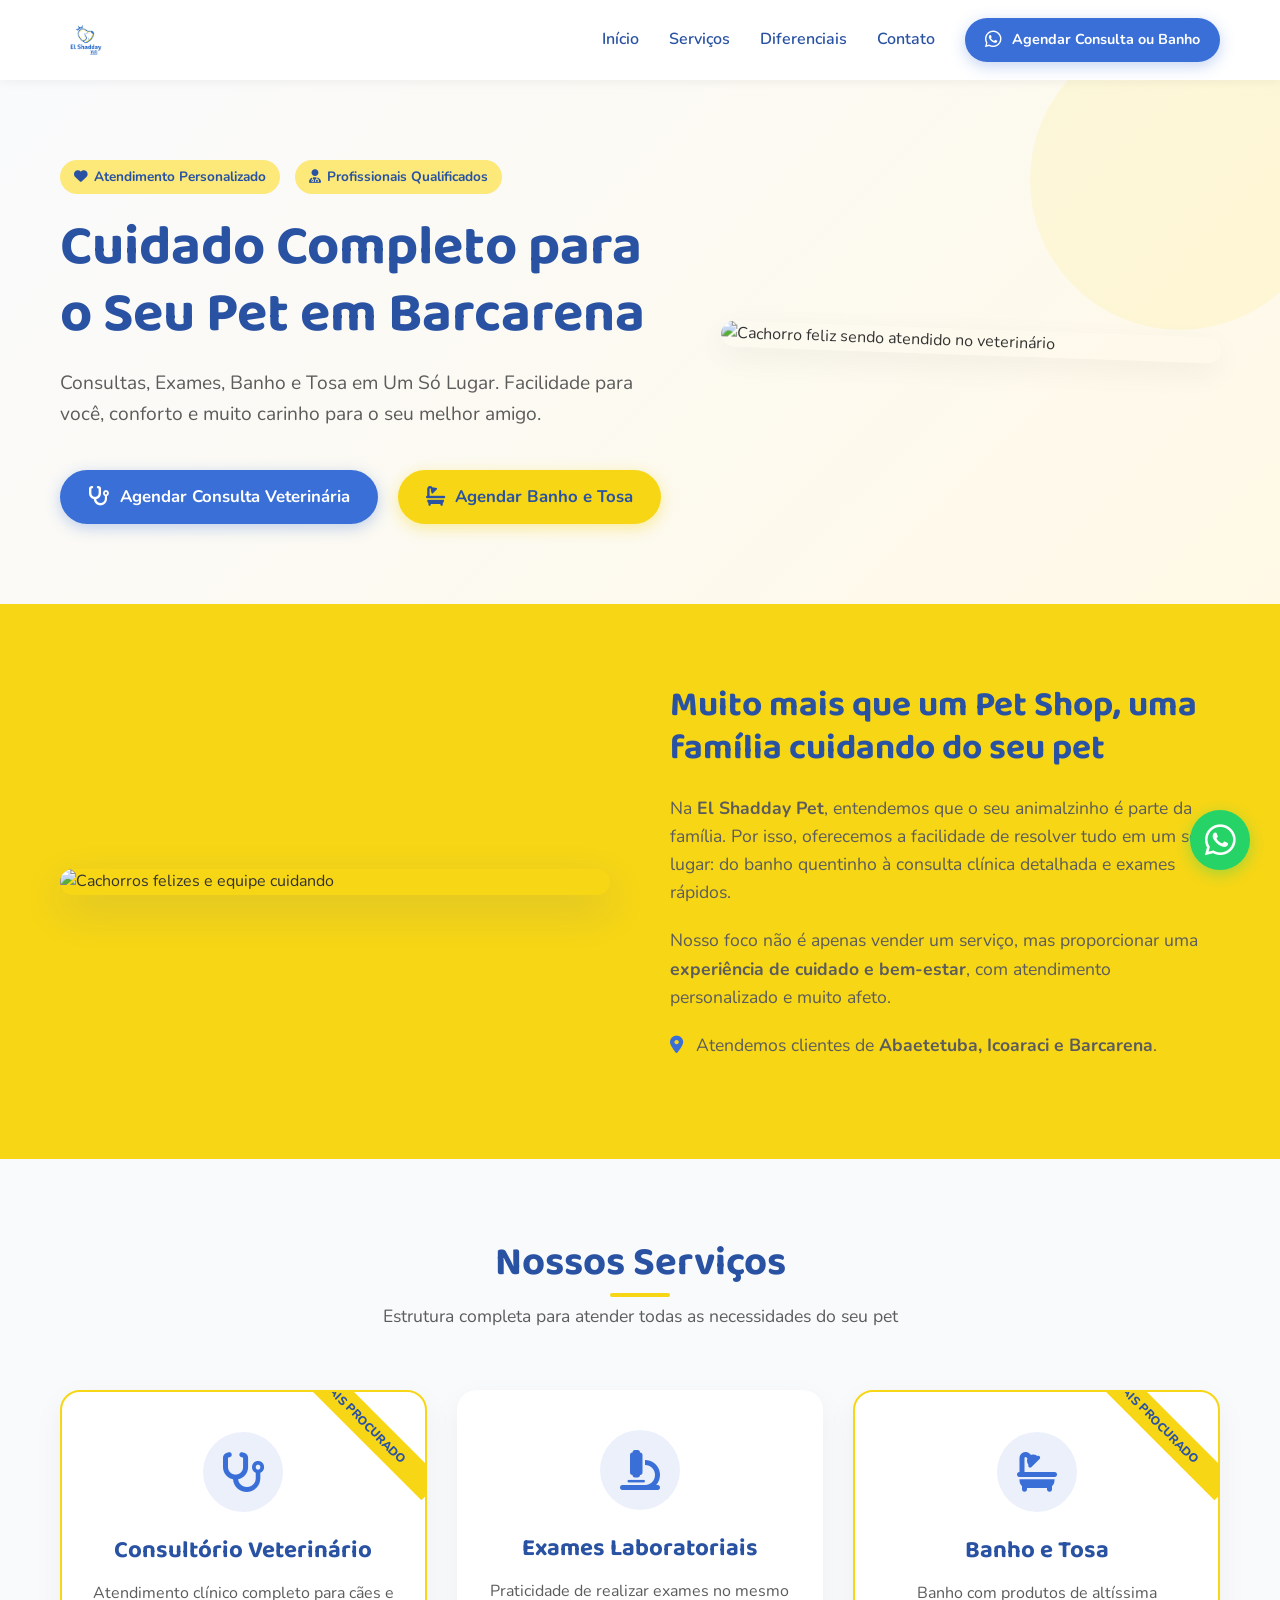
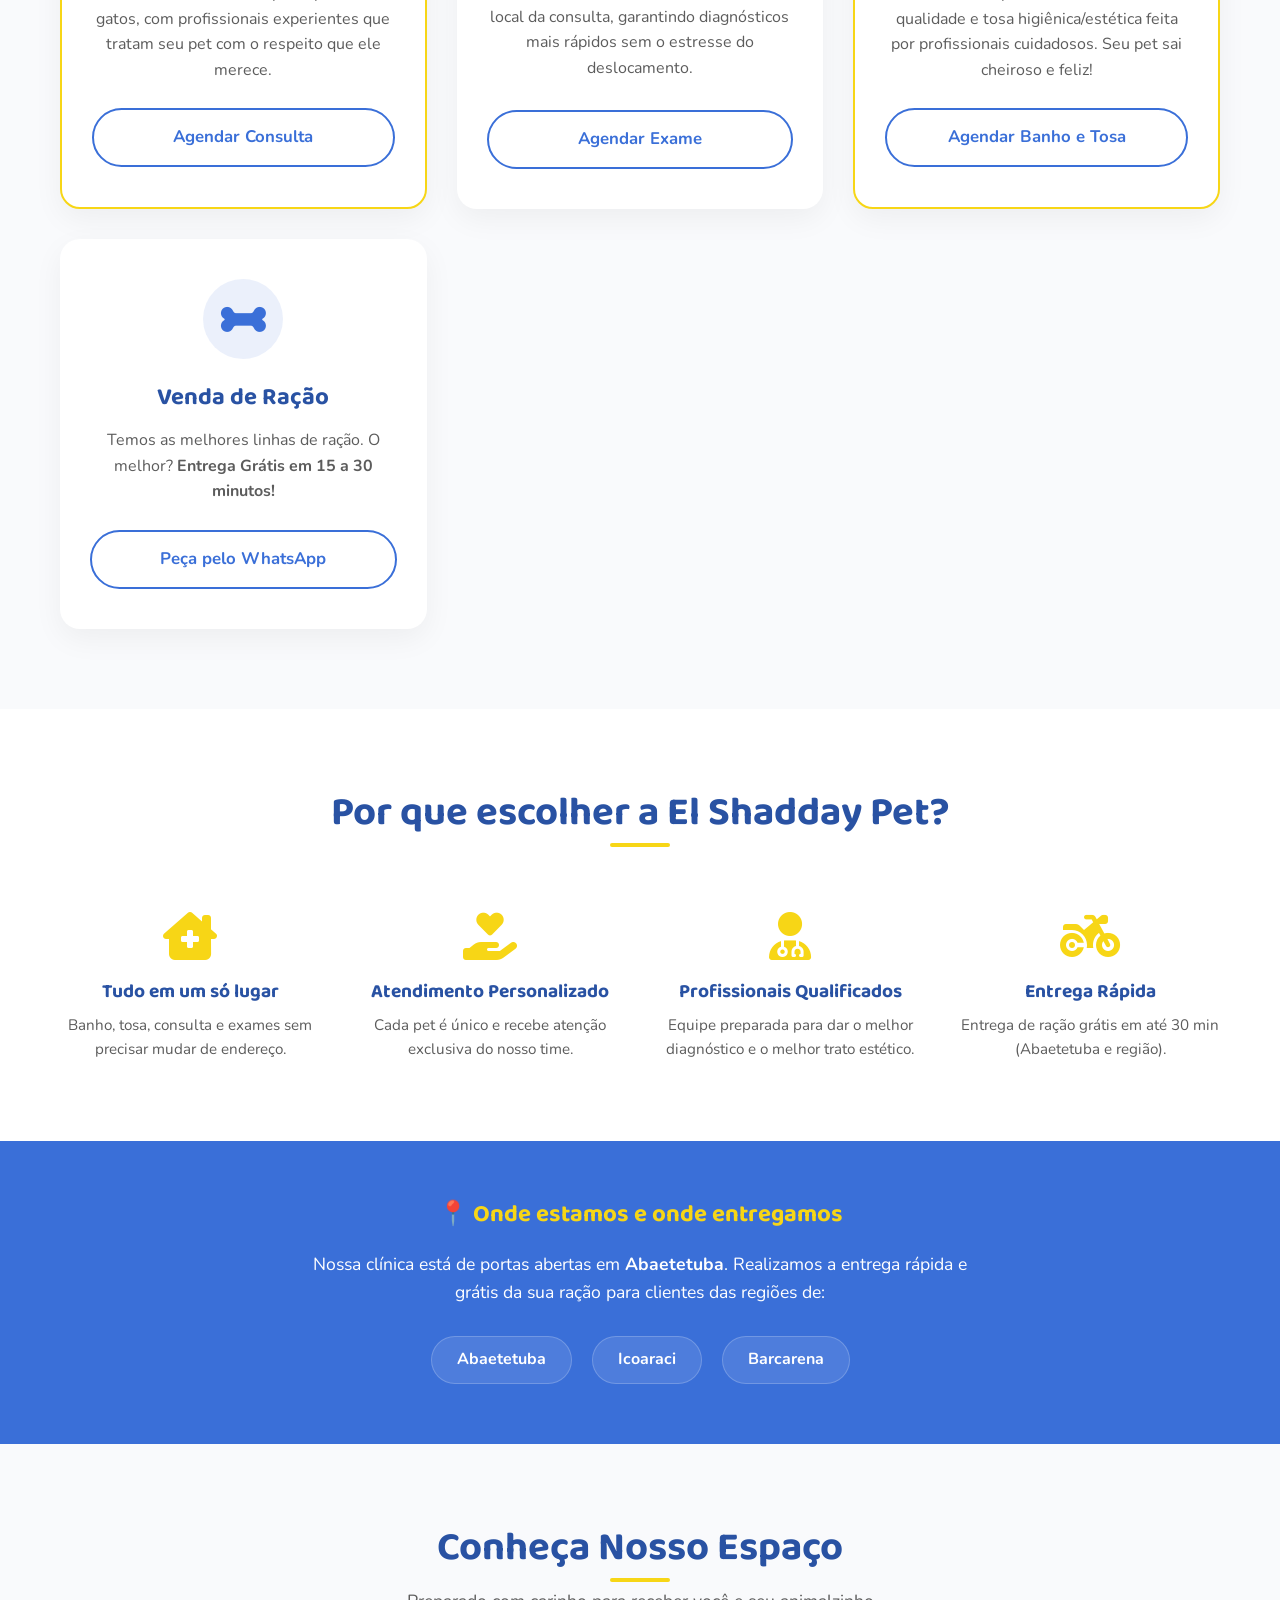
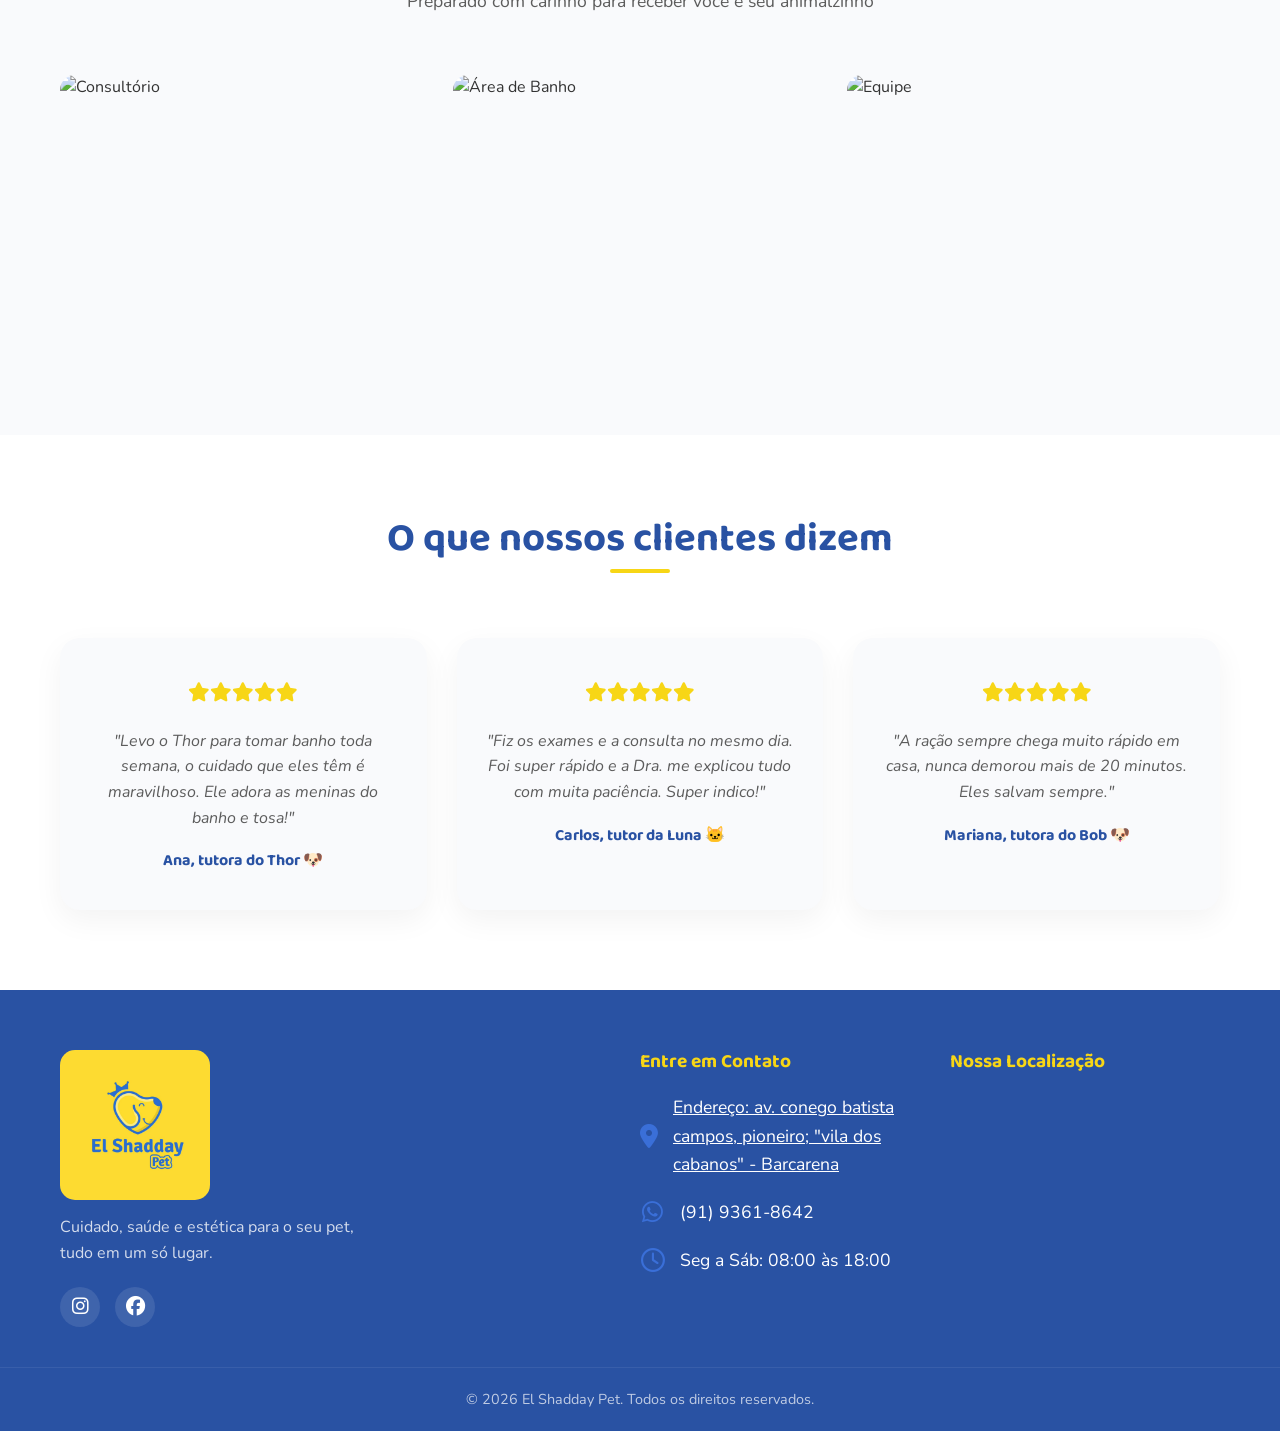
==== commit 12a0677f: "Make footer address clickable with Google Maps link" ====
--- a/barcarena.html
+++ b/barcarena.html
@@ -301,8 +301,7 @@
             <div class="footer-contact">
                 <h4>Entre em Contato</h4>
                 <ul class="info-list footer-info-list">
-                    <li><i class="fa-solid fa-location-dot"></i> Endereço: av. conego batista campos, pioneiro; "vila
-                        dos cabanos" - Barcarena</li>
+                    <li><i class="fa-solid fa-location-dot"></i> <a href="https://share.google/Hab7I60ltxDmXKqZr" target="_blank" style="color: inherit; text-decoration: underline;">Endereço: av. conego batista campos, pioneiro; "vila dos cabanos" - Barcarena</a></li>
                     <li><i class="fa-brands fa-whatsapp"></i> (91) 9361-8642</li>
                     <li><i class="fa-regular fa-clock"></i> Seg a Sáb: 08:00 às 18:00</li>
                 </ul>
